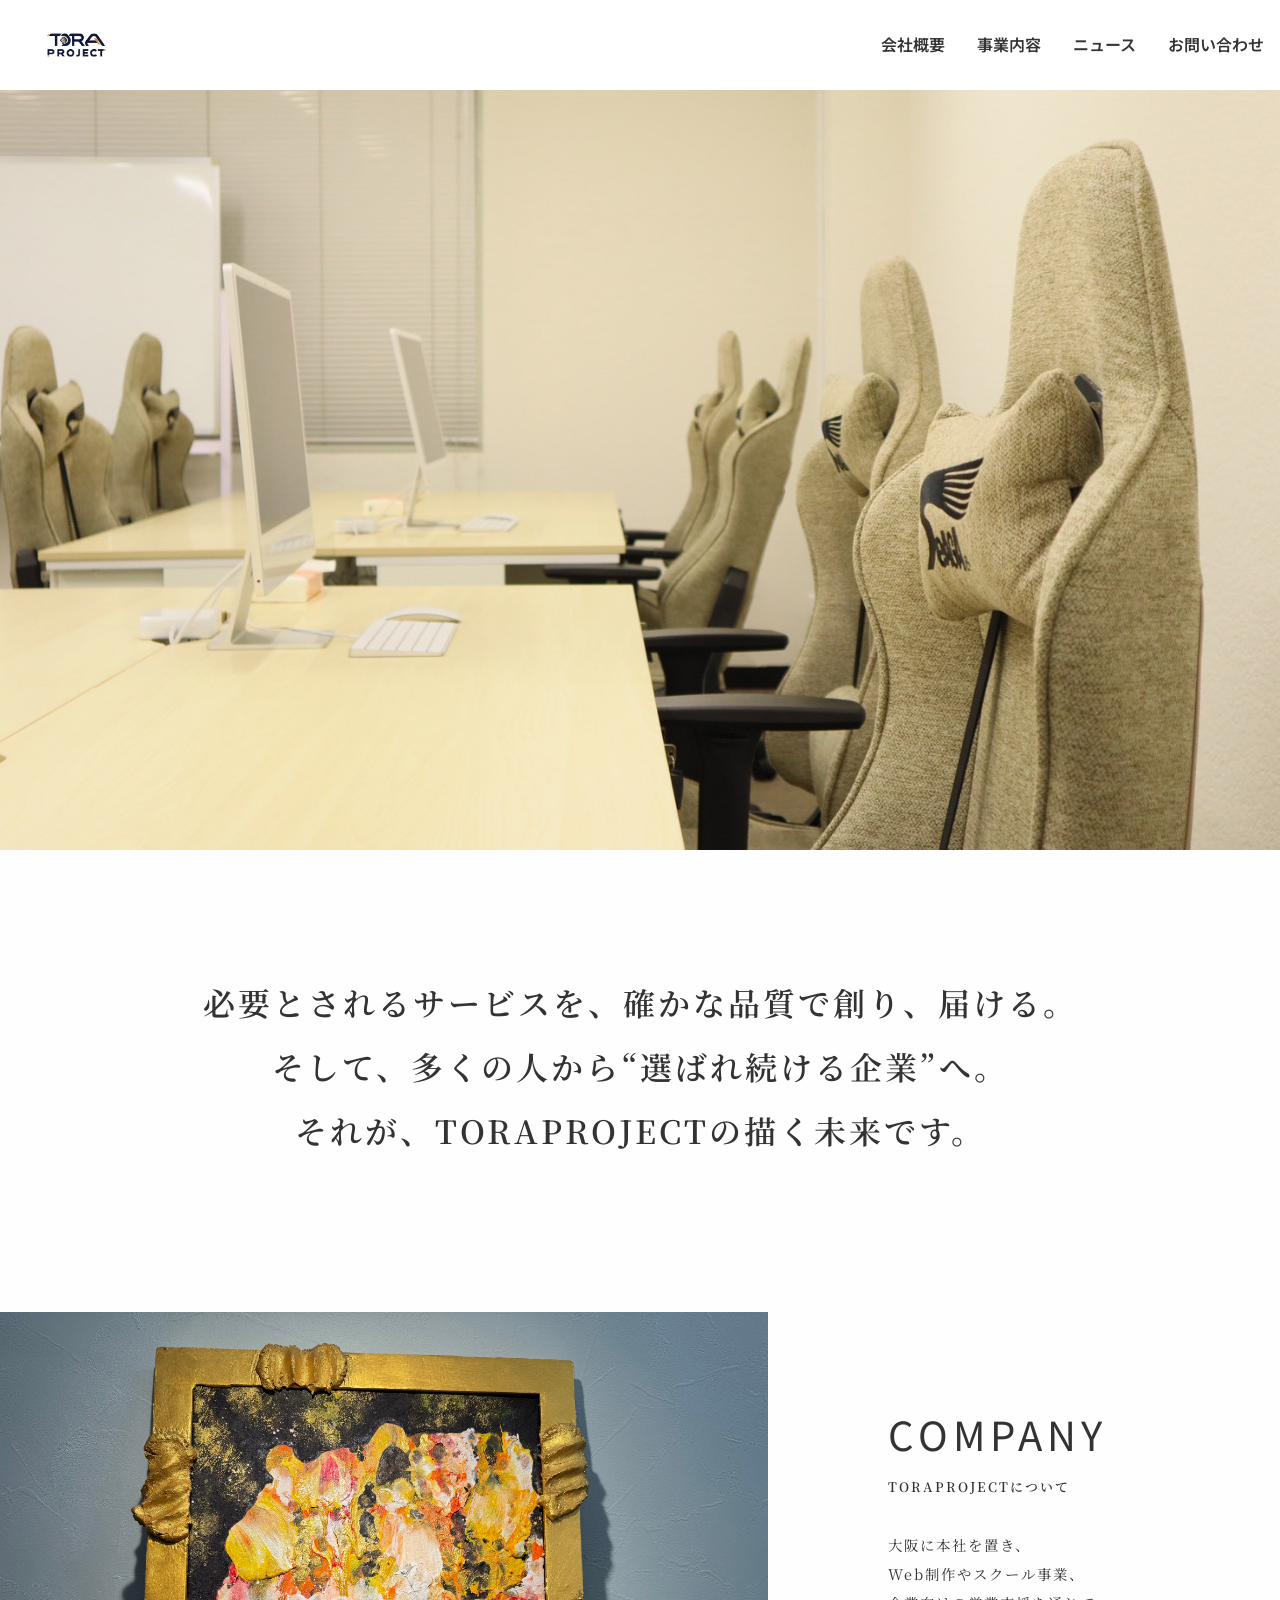
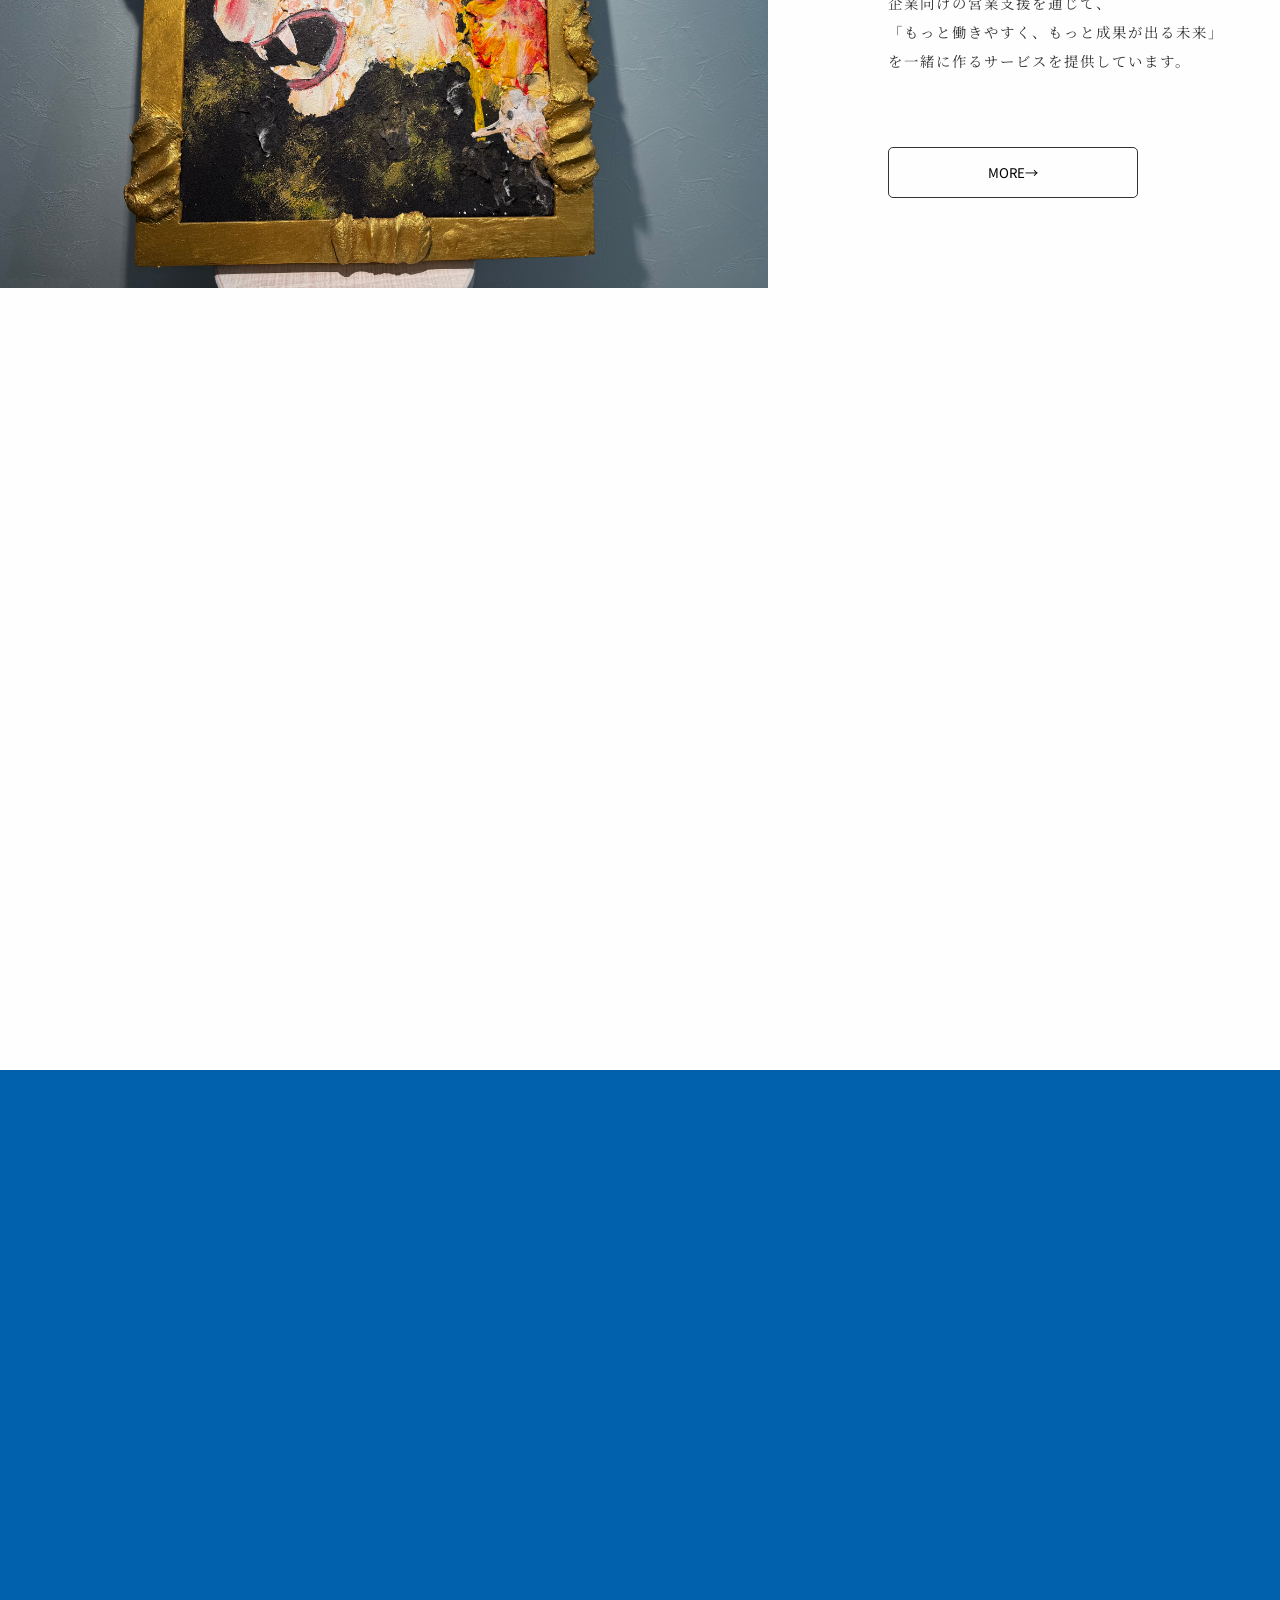
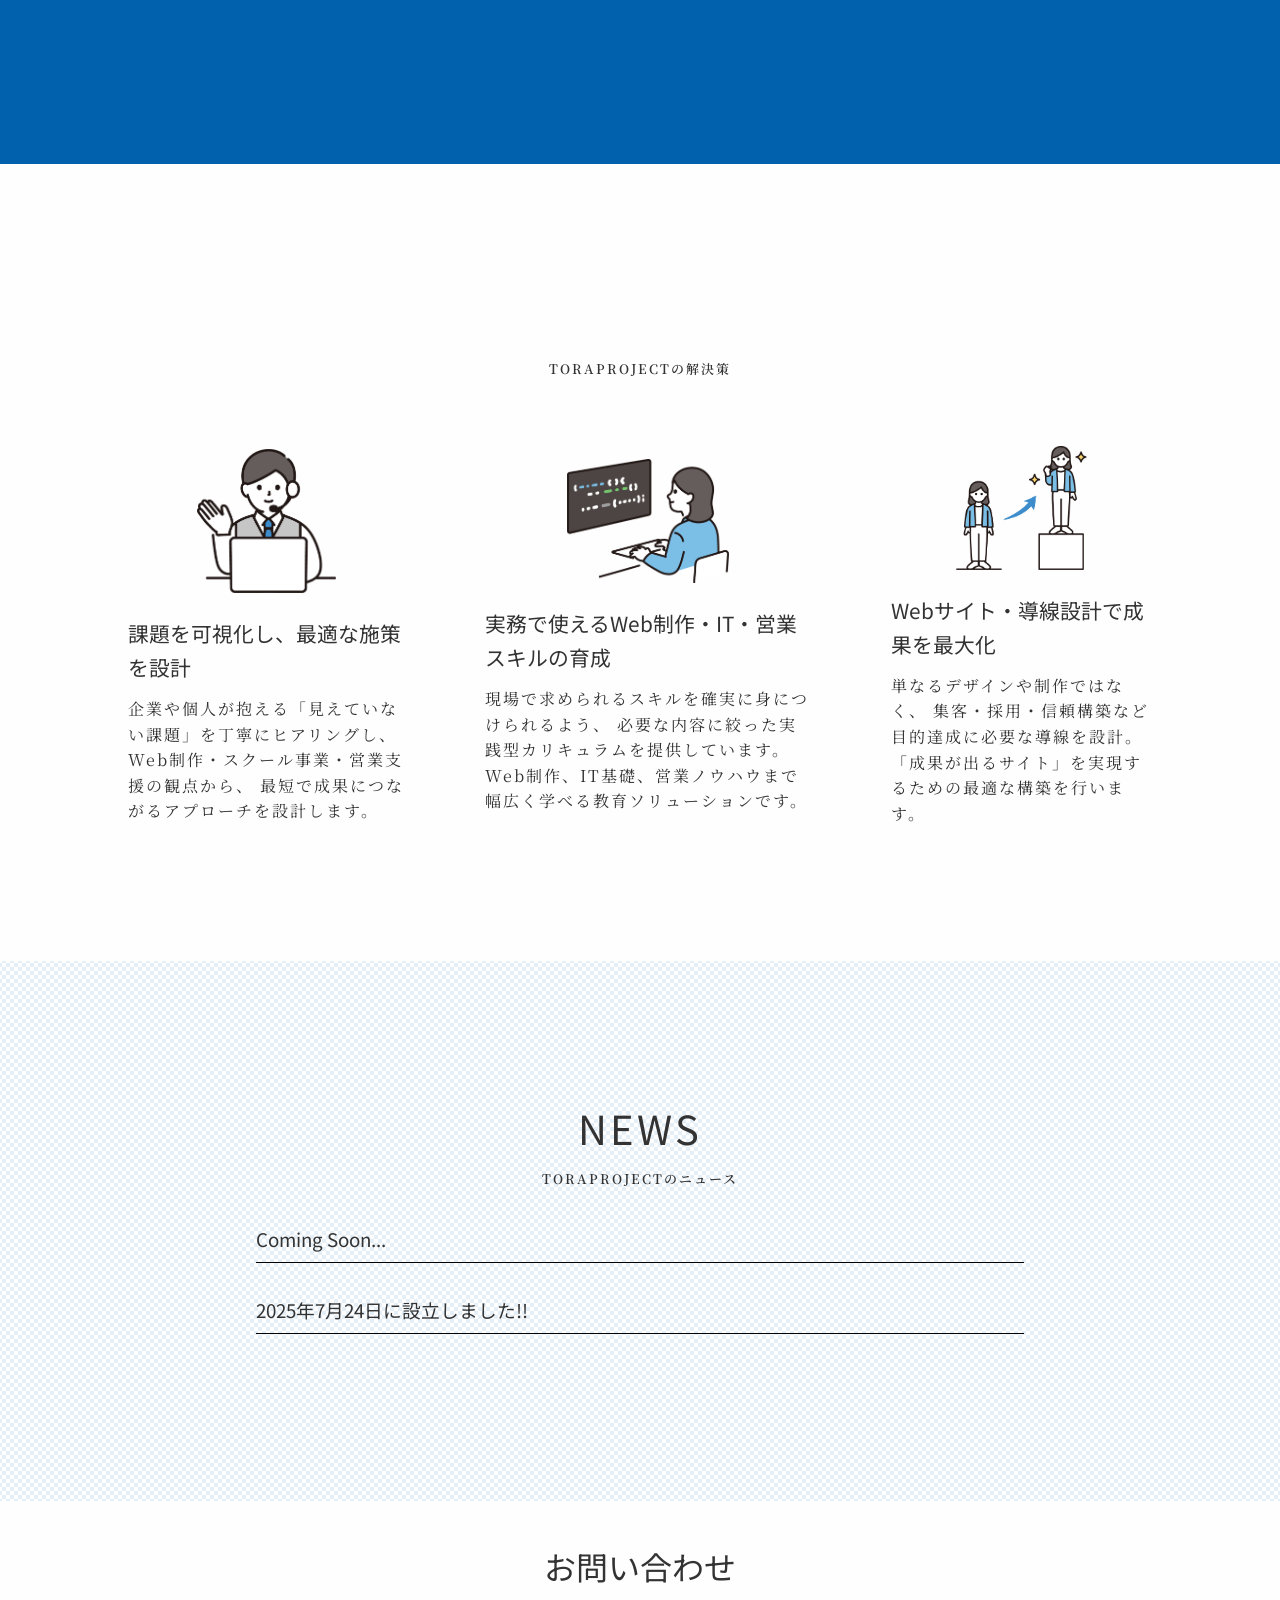
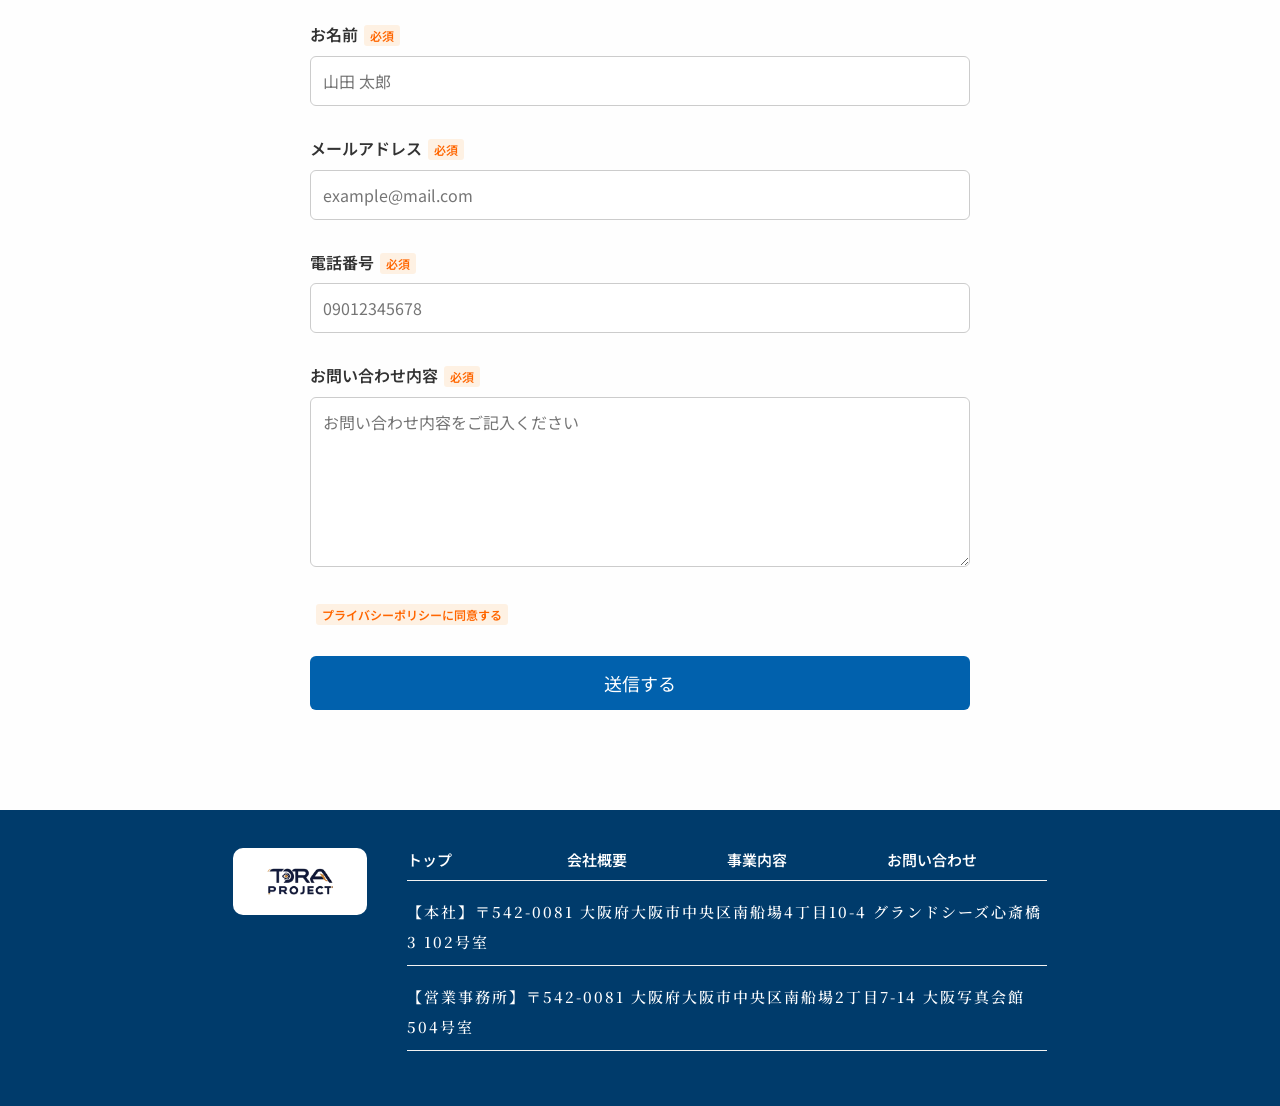
==== index.html @ dd42fe54 "Add files via upload" ====
<!DOCTYPE html>
<html lang="ja">

<head>
  <meta charset="UTF-8">
  <meta name="viewport" content="width=device-width, initial-scale=1.0">
  <title>TORAPROJECT株式会社 | Web制作・プログラミングスクール・営業スクール・法人向け営業代行</title>

  <!----- 基本SEO ----->
  <meta name="description"
    content="TORAPROJECT株式会社は、Web制作、プログラミングスクール、営業スクール、法人向け営業代行、法人向け清掃代行を提供する総合サポート企業です。スキル習得から業務代行まで一貫してサポートし、企業および個人の課題解決と成長を支援します。">
  <meta name="keywords" content="TORAPROJECT,Web制作,プログラミングスクール,営業スクール,営業代行,清掃代行,法人向けサービス">

  <!----- ファビコン・Web App ----->
  <link rel="icon" href="/assets/img/hp_logo.PNG" type="image/png">
  <link rel="apple-touch-icon" href="/assets/img/hp_logo.PNG">
  <link rel="manifest" href="/site.webmanifest">

  <!----- OGP（SNSシェア対策） ----->
  <meta property="og:title" content="TORAPROJECT株式会社 | Web制作・プログラミングスクール・営業スクール">
  <meta property="og:description"
    content="Web制作、プログラミングスクール、営業スクール、法人向け営業代行、清掃代行まで幅広くサポート。スキル習得から業務支援まで、企業と個人の成長を後押しする総合サービス企業です。">
  <meta property="og:type" content="website">
  <meta property="og:url" content="https://www.toraproject.jp/">
  <meta property="og:image" content="https://www.toraproject.jp/assets/img/hp_logo.PNG">
  <meta property="og:site_name" content="TORAPROJECT株式会社">
  <meta property="og:locale" content="ja_JP">

  <!----- Twitterカード ----->
  <meta name="twitter:card" content="summary_large_image">
  <meta name="twitter:title" content="TORAPROJECT株式会社 | Web制作・プログラミングスクール・営業スクール">
  <meta name="twitter:description" content="未経験からのスキル習得から、法人向けサービス（営業代行・清掃代行）まで包括的に支援します。">
  <meta name="twitter:image" content="https://www.toraproject.jp/assets/img/hp_logo.PNG">

  <!----- フォント読み込み ----->
  <link rel="preconnect" href="https://fonts.googleapis.com">
  <link rel="preconnect" href="https://fonts.gstatic.com" crossorigin>
  <link
    href="https://fonts.googleapis.com/css2?family=Noto+Sans+JP:wght@100..900&family=Noto+Serif+JP:wght@200..900&display=swap"
    rel="stylesheet">

  <!----- カラー設定（スマホブラウザ用） ----->
  <meta name="theme-color" content="#ffad4e">

  <!----- CSS読み込み ----->
  <link rel="stylesheet" href="assets/css/rest.css">
  <link rel="stylesheet" href="assets/css/style.css">
  <link rel="stylesheet" href="assets/css/animation.css">

  <!----- JavaScript読み込み ----->
  <script src="assets/js/main.js" defer></script>
  <script src="assets/js/animation.js" defer></script>

  <!----- 構造化データ（Organization） ----->
  <script type="application/ld+json">
    {
      "@context": "https://schema.org",
      "@type": "Organization",
      "name": "TORAPROJECT株式会社",
      "url": "https://www.toraproject.jp/",
      "logo": "https://www.toraproject.jp/assets/img/ogp.jpg",
      "sameAs": [
        "https://www.instagram.com/toraproject.jp/",
        "https://x.com/toraproject_inc"
      ],
      "description": "Web制作、プログラミングスクール、営業スクール、法人向け営業代行、清掃代行を提供。企業と個人の課題を解決し、成長をサポートする総合サービス企業です。"
    }
    </script>
</head>

<body>
  <header>
    <div class="header-inner wappear">

      <h1>
        <a href="index.html" aria-label="TORAPROJECT株式会社 ホーム">
          <img src="assets/img/hp_logo.PNG" alt="TORAPROJECT株式会社のロゴ">
        </a>
      </h1>

      <nav aria-label="グローバルナビゲーション">
        <ul>
          <li><a href="comoany.html">会社概要</a></li>
          <li><a href="products.html">事業内容</a></li>
          <li><a href="#news">ニュース</a></li>
          <li><a href="#contact">お問い合わせ</a></li>
        </ul>
      </nav>

    </div>
  </header>

  <main>
    <!----- ヒーローセクション ----->
    <section id="hero" class="hero" aria-label="TORAPROJECTのメインビジュアル">
      <div class="hero-image">
        <img src="assets/img/pc-hero_bg.jpg" alt="TORAPROJECTのWeb制作・スクール・法人向けサービスのイメージ">
      </div>
      <div class="hero-text">
        <p class="animate">
          必要とされるサービスを、確かな品質で創り、届ける。<br>
          そして、多くの人から“選ばれ続ける企業”へ。<br>
          それが、TORAPROJECTの描く未来です。
        </p>
      </div>
    </section>

    <!----- TORAPROJECTについて ----->
    <section id="company">
      <div class="company-inner">
        <img src="assets/img/company_bg.jpeg" alt="TORAPROJECTの企業イメージ" class="company-image animate">

        <div class="company-content">
          <h2 class="section-title animate">COMPANY</h2>
          <p class="section-subtitle animate">TORAPROJECTについて</p>
          <p class="section-text animate">
            大阪に本社を置き、<br>
            Web制作やスクール事業、<br>
            企業向けの営業支援を通じて、<br>
            「もっと働きやすく、もっと成果が出る未来」<br>
            を一緒に作るサービスを提供しています。
          </p>
          <a href="comoany.html">
            <button class="btn animate">MORE&rarr;</button>
          </a>
        </div>
      </div>
    </section>

    <!-- 事業内容について -->
    <section id="products">
      <div class="products-inner">
        <img src="assets/img/pc-products_bg.jpg" alt="TORAPROJECTの企業イメージ" class="products-image animate">

        <div class="products-content">
          <h2 class="section-title animate">PRODUCTS</h2>
          <p class="section-subtitle animate">事業内容について</p>
          <p class="section-text animate">
            大阪に本社を置き、<br>
            Web制作、IT・営業スクール、法人向け<br>
            営業支援の3つの領域で<br>
            企業と個人の成長を支援する<br>
            サービスを提供しています。<br>
            「働きやすさ」と「成果の出る仕組み」<br>
            をつくることを目的に、現場の課題に<br>
            寄り添ったソリューションを展開しています。
          </p>
          <a href="products.html">
            <button class="btn animate">MORE&rarr;</button>
          </a>
        </div>
      </div>
    </section>

    <!-- 特徴・強み -->
    <section id="charm" aria-labelledby="selling-points-title">
      <h2 class="section-title animate">
        SELLING POINTS
      </h2>
      <p class="section-subtitle animate">TORAPROJECTの特徴</p>
      <div class="selling-points">
        <ul>
          <li class="selling-list content">
            <h3>
              現場の課題に寄り添う実践力
            </h3>
            <p>
              Web制作・教育・営業支援を実務目線で提供し、必要なサポートを確実に実行します。
            </p>
          </li>

          <li class="selling-list content">
            <h3>
              Web制作 × スクール × 営業支援の三位一体サービス
            </h3>
            <p>
              制作・育成・営業支援を組み合わせ、成果まで一気通貫でサポートできる独自の体制を構築しています。
            </p>
          </li>

          <li class="selling-list content">
            <h3>小回りの利くスピード対応と誠実な伴走力</h3>
            <p>
              相談しやすく、課題解決にすぐ動く柔軟性と、誠実なコミュニケーションで長期的な信頼関係を築きます。
            </p>
          </li>
        </ul>
      </div>
    </section>


    <!----- 解決策 ----->
    <section id="solution" aria-labelledby="solution-title">
      <h2 class="section-title animate">SOLUTION</h2>
      <p class="section-subtitle animate">TORAPROJECTの解決策</p>
      <div class="solutions-box">
        <ul class="solution-list">

          <!----- SOLUTION 01 ----->
          <li class="solution-item content">
            <img src="assets/img/solution-img01.png" alt="企業や個人の課題を可視化し、最適な施策を設計するソリューション" class="solution-image">
            <h3 class="solution-title">
              課題を可視化し、最適な施策を設計
            </h3>
            <p class="solution-text">
              企業や個人が抱える「見えていない課題」を丁寧にヒアリングし、
              Web制作・スクール事業・営業支援の観点から、
              最短で成果につながるアプローチを設計します。
            </p>
          </li>

          <!----- SOLUTION 02 ----->
          <li class="solution-item content">
            <img src="assets/img/solution-img02.png" alt="Web制作・ITスキル・営業スキルを実務レベルで習得できる教育サービス" class="solution-image">

            <h3 class="solution-title">
              実務で使えるWeb制作・IT・営業スキルの育成
            </h3>

            <p class="solution-text">
              現場で求められるスキルを確実に身につけられるよう、
              必要な内容に絞った実践型カリキュラムを提供しています。
              Web制作、IT基礎、営業ノウハウまで幅広く学べる教育ソリューションです。
            </p>
          </li>


          <!----- SOLUTION 03 ----->
          <li class="solution-item content">
            <img src="assets/img/solution-img03.png" alt="集客や採用につながるWebサイトと導線設計で成果を最大化するソリューション" class="solution-image">
            <h3 class="solution-title">
              Webサイト・導線設計で成果を最大化
            </h3>
            <p class="solution-text">
              単なるデザインや制作ではなく、
              集客・採用・信頼構築など目的達成に必要な導線を設計。
              「成果が出るサイト」を実現するための最適な構築を行います。
            </p>
          </li>
        </ul>
      </div>
    </section>


    <!----- ニュース ----->
    <section id="news" class="news-bg" aria-labelledby="selling-points-title">
      <h2 class="section-title animate">
        NEWS
      </h2>
      <p class="section-subtitle animate">TORAPROJECTのニュース</p>
      <div class="selling-points">
        <ul>
          <li>
            <h3>Coming Soon...</h3>
          </li>
          <li>
            <h3>2025年7月24日に設立しました!!
            </h3>
          </li>
        </ul>
      </div>
    </section>


    <!----- お問い合わせ ----->
    <section id="contact">
      <h2>お問い合わせ</h2>
      <form class="contactForm" action="send.php" method="post">

        <div class="form-group">
          <label for="name">お名前<span class="required">必須</span></label>
          <input type="text" id="name" name="name" placeholder="山田 太郎" readonly>
        </div>
        <div class="form-group">
          <label for="email">メールアドレス<span class="required">必須</span></label>
          <input type="email" id="email" name="email" placeholder="example@mail.com" readonly>
        </div>
        <div class="form-group">
          <label for="tel">電話番号<span class="required">必須</span></label>
          <input type="tel" id="tel" name="tel" placeholder="09012345678" readonly>
        </div>
        <div class="form-group">
          <label for="message">お問い合わせ内容<span class="required">必須</span></label>
          <textarea type="message" id="message" name="message" rows="6" placeholder="お問い合わせ内容をご記入ください"
            readonly></textarea>
        </div>

        <!----- プライバシーポリシー ----->
        <div class="form-group privacy-check">
          <label for="message"><span class="required">プライバシーポリシーに同意する</span>
          </label>
        </div>

        <!----- 送信ボタン ----->
        <button type="submit" class="submit-btn">送信する</button>
      </form>
    </section>
  </main>

  <footer>
    <div class="footer-inner wappear">
      <div class="footer-logo">
        <img src="assets/img/hp_logo.PNG" alt="会社ロゴ">
      </div>

      <div class="footer-content">
        <div class="footer-links">
          <ul>
            <li><a href="index.html">トップ</a></li>
            <li><a href="comoany.html">会社概要</a></li>
            <li><a href="products.html">事業内容</a></li>
            <li><a href="index.html#contact">お問い合わせ</a></li>
          </ul>
        </div>

        <div class="footer-info">
          <p>【本社】〒542-0081 大阪府大阪市中央区南船場4丁目10-4
            グランドシーズ心斎橋3 102号室 </p>
          <p>【営業事務所】〒542-0081 大阪府大阪市中央区南船場2丁目7-14
            大阪写真会館 504号室 </p>
        </div>
      </div>
    </div>
  </footer>

</body>

</html>
---- assets/css/rest.css ----
@charset "UTF-8";

* {
  margin: 0;
  padding: 0;
  box-sizing: border-box;
}

body {
  font-family: "Noto Sans JP", sans-serif;
  background-color: #fefefe;
  color: #333;
  line-height: 1.6;
}

a {
  color: #333;
  text-decoration: none;
}

a:hover {
  text-decoration: underline;
}

img {
  max-width: 100%;
  height: auto;
  display: block;
}

ul,
li {
  list-style: none;
}

button {
  background: none;
  border: none;
  cursor: pointer;
  font-family: inherit;
}

input,
textarea {
  font-family: inherit;
  border: 1px solid #ccc;
  padding: 0.5em;
}

input:focus,
textarea:focus {
  border-color: #666;
  outline: none;
}

h1,
h2,
h3,
h4,
h5,
h6 {
  font-weight: normal;
}

p {
  font-family: "Noto Serif JP", serif;
  letter-spacing: 2px;
  line-height: 2;
}

.btn {
  width: 250px;
  padding: 15px 30px;
  border-radius: 5px;
  text-align: center;
  border: #333 solid 1px;
  opacity: 0;
  transition: all 1.5s;
  transform: translateY(30px);
}

.btn:hover {
  opacity: 0.4;
}

.section-subtitle {
  font-size: 81%;
  font-weight: 600;
  padding-bottom: 32px;
  letter-spacing: 2px;
  opacity: 0;
  transition: all 1.2s;
  transform: translateY(30px);
}

.section-text {
  font-size: 90%;
  padding-bottom: 72px;
  opacity: 0;
  transition: all 1.65s;
  transform: translateY(30px);
}

.wappear {
  max-width: 1500px;
  padding: 0 1em;
  margin: 0 auto;
}

.section-title {
  opacity: 0;
  transition: all 0.8s;
  transform: translateY(30px);
}

.section-title.appear,
.section-subtitle.appear,
.section-text.appear,
.btn.appear {
  opacity: 1;
  transform: translateY(0px);
}


/* ヘッダー */
/* パソコンサイズ対応 */
header {
  width: 100%;
  position: fixed;
  top: 0;
  left: 0;
  background-color: #fff;
}

header img {
  width: 120px;
  height: auto;
}

.header-inner {
  height: 90px;
  display: flex;
  justify-content: space-between;
  align-items: center;
}

header nav ul {
  display: flex;
  gap: 2em;
}

header nav ul li {
  font-size: 1em;
  font-weight: 600;
}



/* footer */
footer {
  background-color: #003b6b;
  font-weight: 550;
  color: #fff;
  padding: 3% 17%;
  margin-top: 60px;
  font-size: 15px;
}

footer img {
  width: 150px;
  border-radius: 10px;
  background-color: rgba(255, 255, 255, 1);
  cursor: pointer;
}

footer img:hover {
  opacity: 0.8;
}

footer ul {
  width: 100%;
  display: flex;
  padding-bottom: 8px;
  margin-bottom: 16px;
  border-bottom: 1px solid #f2f2f2;
}

footer ul li {
  width: 30%;
}

footer a {
  transition: 0.3s;
  color: #fff;
}

footer a:hover {
  opacity: 0.7;
}

footer p {
  padding-bottom: 8px;
  margin-bottom: 16px;
  border-bottom: 1px solid #f2f2f2;
}

.footer-inner {
  max-width: 1200px;
  margin: 0 auto;
  display: flex;
  gap: 40px;
}

.footer-content {
  margin: 0 0 0 auto;
}

@media (max-width: 768px) {

  /* 共通の余白・文字 */
  .section-subtitle {
    padding-bottom: 16px;
    font-size: 75%;
  }

  .section-text {
    font-size: 75%;
    padding-bottom: 40px;
  }

  /* ヘッダー */
  .header-inner {
    height: auto;
    flex-direction: column;
    gap: 10px;
    padding: 10px 1em;
  }

  header img {
    width: 90px;
  }

  header nav ul {
    flex-direction: row;
    gap: 1.2em;
    flex-wrap: wrap;
    justify-content: center;
  }

  header nav ul li {
    font-size: 0.85em;
  }


  /* footer */
  footer {
    padding: 10% 5%;
  }

  .footer-inner {
    flex-direction: column;
    align-items: center;
    gap: 20px;
  }

  footer ul {
    padding-bottom: 16px;
    margin-bottom: 16px;
  }

  footer ul li {
    width: 100%;
  }

  footer img {
    width: 130px;
  }
}
---- assets/css/style.css ----
@charset "UTF-8";

/* hero section */
#hero {
  width: 100%;
  height: auto;
}

.hero-image {
  width: 100%;
  height: auto;
  overflow: hidden;
  padding-bottom: 120px;
}

#hero img {
  width: 100%;
  height: calc(100vh - 50px);
  object-fit: cover;
}

#hero p {
  text-align: center;
  font-size: 2rem;
  font-weight: 600;
  padding-bottom: 150px;
  letter-spacing: 3px;
  line-height: 2;
}

/* サブページ用サブヒーローセクション */
#subhero {
  width: 100%;
  height: auto;
}

#subhero img {
  width: 100%;
  height: 400px;
  object-fit: cover;
}

#subhero p {
  text-align: center;
  font-size: 2rem;
  font-weight: 600;
  padding-bottom: 150px;
  letter-spacing: 3px;
  line-height: 2;
}

#hero p {
  opacity: 0;
  transition: all 1.2s;
  transform: translateY(30px);
}

#hero p.appear {
  opacity: 1;
  transform: translateY(0px);
}


/* スマホ画面 */
@media (max-width: 768px) {

  #hero,
  #subhero {
    padding-bottom: 60px;
  }

  #hero img,
  #subhero img {
    height: calc(50vh - 50px);
    object-fit: cover;
  }

  #hero p,
  #subhero p {
    font-size: 1.3rem;
    padding: 0 8% 60px;
    letter-spacing: 1px;
    line-height: 1.5;
  }
}


/* company section */
#company {
  width: 100%;
  height: auto;
  padding-bottom: 135px;
}

#company img {
  width: 60%;
  height: auto;
}

#company h2 {
  font-size: 250%;
  padding-bottom: 8px;
  letter-spacing: 5px;
}

.company-inner {
  display: flex;
  justify-content: space-between;
  align-items: center;
}

.company-content {
  width: 40%;
  height: auto;
  margin-left: 120px;
}

.company-image,
.products-image {
  opacity: 0;
  transition: all 0.8s;
}

.company-image.appear,
.products-image.appear {
  opacity: 1;
}


/* products section */
#products {
  width: 100%;
  height: auto;
  padding-bottom: 135px;
}

#products img {
  width: 60%;
  height: auto;
}

#products h2 {
  font-size: 250%;
  padding-bottom: 8px;
  letter-spacing: 5px;
}

.products-inner {
  display: flex;
  justify-content: space-between;
  align-items: center;
  flex-direction: row-reverse;
}

.products-content {
  width: 40%;
  height: auto;
  margin-left: 120px;
}

/* スマホサイズ */
@media (max-width: 768px) {

  .company-inner,
  .products-inner {
    flex-direction: column;
    align-items: center;
    text-align: center;
  }

  #company img,
  #products img {
    width: 100%;
    margin-bottom: 24px;
  }

  .company-content,
  .products-content {
    width: 90%;
    margin: 0 auto;
  }

  #company,
  #products {
    padding-bottom: 80px;
  }

  #company h2,
  #products h2 {
    font-size: 1.6rem;
    letter-spacing: 2px;
  }
}


/* charm section */
#charm {
  width: 100%;
  height: auto;
  background-color: #0161ad;
  color: #fff;
  text-align: center;
  padding: 72px 0;
  margin-bottom: 135px;
}

#charm h2 {
  font-size: 250%;
  padding-bottom: 6px;
  letter-spacing: 3px;
}

#charm div {
  width: 60%;
  height: auto;
  margin: 0 auto;
}

#charm ul li {
  text-align: left;
  padding-bottom: 8px;
  border-bottom: 1px solid #ffffff;
  margin-bottom: 32px;
}

#charm ul li:hover {
  opacity: 0.6;
}

#charm ul li h3 {
  padding-bottom: 8px;
  font-size: 150%;
}

.selling-list {
  transform: translateY(50px);
}

.content {
  opacity: 0;
  transition: all 1s;
}

.content.wppear {
  opacity: 1;
  transform: translateY(0px);
}

li:nth-child(1) {
  transition-delay: 0s;
}

li:nth-child(2) {
  transition-delay: .5s;
}

li:nth-child(3) {
  transition-delay: 1s;
}


/* スマホ画面 */
@media (max-width: 768px) {
  #charm {
    padding: 48px 8%;
    margin-bottom: 80px;
  }

  #charm div {
    width: 80%;
  }

  #charm h2 {
    font-size: 1.4rem;
    letter-spacing: 1px;
  }

  #charm ul {
    text-align: center;
  }

  #charm ul li {
    font-size: 0.8rem;
  }
}


/* solution section */
#solution {
  width: 100%;
  height: auto;
  text-align: center;
  padding-bottom: 135px;
}

#solution h2 {
  font-size: 200%;
  padding-bottom: 6px;
  letter-spacing: 3px;
}

#solution .section-subtitle {
  padding-bottom: 64px;
}

.solutions-box {
  width: 80%;
  height: auto;
  margin: 0 auto;
}

.solution-list {
  display: flex;
  justify-content: space-between;
  align-items: center;
  gap: 80px;
}

.solution-image {
  width: 50%;
  height: auto;
  margin: 0 auto;
  padding-bottom: 24px;
}

.solution-title {
  font-size: 130%;
  padding-bottom: 12px;
  text-align: left;
}

.solution-text {
  font-size: 100%;
  line-height: 1.6;
  text-align: left;
}

/* スマホ画面 */
@media (max-width: 768px) {

  /* solution */
  .solutions-box {
    width: 60%;
  }

  .solution-list {
    flex-direction: column;
    gap: 80px;
  }

  .solution-image {
    width: 40%;
  }

  .solution-title {
    font-size: 1.1rem;
  }

  .solution-text {
    font-size: 0.95rem;
  }

  #solution {
    padding-bottom: 80px;
  }

  #solution h2 {
    font-size: 1.6rem;
    letter-spacing: 2px;
  }
}


/* news section */
#news {
  width: 100%;
  height: auto;
  margin: 0 auto;
  text-align: center;
  padding: 135px 0;
}

.news-bg {
  background-color: #ffffff;
  background-image: linear-gradient(45deg, #0161ad1a 25%, transparent 25%, transparent 75%, #0161ad1a 75%), linear-gradient(45deg, #0161ad1a 25%, transparent 25%, transparent 75%, #0161ad1a 75%);
  background-position: 10px 10px, 14px 14px;
  background-size: 8px 8px;
}

#news div {
  width: 60%;
  height: auto;
  margin: 0 auto;
}

#news h2 {
  font-size: 250%;
  padding-bottom: 6px;
  letter-spacing: 3px;
}

#news ul li {
  text-align: left;
  padding-bottom: 8px;
  border-bottom: 1px solid #020202;
  margin-bottom: 32px;
}

/* スマホ画面 */
@media (max-width: 768px) {
  #news {
    padding: 80px 0;
  }

  #news div {
    width: 60%;
  }

  #news h2 {
    font-size: 1.2rem;
    letter-spacing: 2px;
  }

  #news ul li {
    margin-bottom: 20px;
  }
}



/* contact section */
#contact {
  max-width: 700px;
  margin: 0 auto;
  padding: 40px 20px;
}

#contact h2 {
  text-align: center;
  font-size: 200%;
  padding-bottom: 30px;
}

.form-group {
  margin-bottom: 30px;
}

label {
  display: block;
  font-weight: 600;
  margin-bottom: 8px;
}

.required {
  color: #ff6600;
  font-size: 12px;
  margin-left: 6px;
  padding: 2px 6px;
  background: #ffac4e27;
  border-radius: 3px;
}

input,
textarea {
  width: 100%;
  padding: 12px;
  border: 1px solid #ccc;
  border-radius: 6px;
  font-size: 16px;
}

.submit-btn {
  width: 100%;
  padding: 14px;
  background: #0161ad;
  color: #fff;
  border: none;
  font-size: 18px;
  border-radius: 6px;
  cursor: pointer;
  transition: 0.3s;
}

.submit-btn:hover {
  opacity: 0.8;
}

.privacy-check {
  margin-top: 20px;
  font-size: 14px;
}

.privacy-check input {
  margin-right: 8px;
}


/* スマホ画面 */
@media (max-width: 768px) {
  #contact {
    padding: 32px 16px;
  }

  #contact h2 {
    font-size: 1.2rem;
    padding-bottom: 20px;
  }
}


/* 会社概要のページ */
/* MISSION section */
.mission-section {
  width: 100%;
  padding-bottom: 120px;
  text-align: center;
}

.mission-inner {
  width: 80%;
  max-width: 1000px;
  margin: 0 auto;
}

.mission-section .section-title {
  font-size: 2.2rem;
  letter-spacing: 3px;
  padding-bottom: 8px;
}

.mission-section .section-subtitle {
  padding-bottom: 32px;
}

.mission-text {
  font-size: 1.3rem;
  line-height: 2.2;
  letter-spacing: 2px;
  font-family: "Noto Serif JP", serif;
}

@media (max-width: 768px) {
  .mission-text {
    font-size: 1.1rem;
    line-height: 1.9;
  }
}


/* VISION section */
.vision-section {
  width: 100%;
  padding-bottom: 120px;
  text-align: center;
  background-color: #ffffff;
}

.vision-inner {
  width: 80%;
  max-width: 1000px;
  margin: 0 auto;
}

.vision-section .section-title {
  font-size: 2.2rem;
  letter-spacing: 3px;
  padding-bottom: 8px;
}

.vision-section .section-subtitle {
  padding-bottom: 32px;
  font-weight: 600;
}

.vision-text {
  font-size: 1.3rem;
  line-height: 2.2;
  letter-spacing: 2px;
  font-family: "Noto Serif JP", serif;
}

/* スマホ画面 */
@media (max-width: 768px) {
  .vision-text {
    font-size: 1.1rem;
    line-height: 1.9;
  }
}


/* VALUE section */
.value-section {
  width: 100%;
  padding: 120px 0;
  background-color: #f7f9fc;
}

.value-inner {
  width: 80%;
  max-width: 1000px;
  margin: 0 auto;
  text-align: center;
}

.value-section .section-title {
  font-size: 2.2rem;
  letter-spacing: 3px;
  padding-bottom: 8px;
}

.value-section .section-subtitle {
  padding-bottom: 32px;
  font-weight: 600;
}

/* value items */
.value-list {
  display: grid;
  gap: 40px;
  grid-template-columns: repeat(auto-fit, minmax(250px, 1fr));
  margin-top: 40px;
}

.value-item h3 {
  font-size: 1.3rem;
  color: #0161ad;
  margin-bottom: 12px;
  letter-spacing: 1px;
}

.value-item p {
  font-size: 1rem;
  line-height: 1.8;
  letter-spacing: 1px;
  font-family: "Noto Serif JP", serif;
}

/* スマホ画面 */
@media (max-width: 768px) {
  .value-item h3 {
    font-size: 1.2rem;
  }

  .value-item p {
    font-size: 0.95rem;
  }
}



/* 会社概要 */
.law {
  width: 100%;
  margin: 0 auto;
  padding: 60px 0;
  height: auto;
  background-color: #003b6b;
  color: #fff;
  font-family: "Noto Sans JP", system-ui, -apple-system, BlinkMacSystemFont,
    "Segoe UI", sans-serif;
}

.law-section {
  max-width: 1200px;
  margin: 80px auto;
  padding: 0 24px;
}

.law-title {
  font-size: 2rem;
  font-weight: 700;
  margin-bottom: 32px;
  text-align: center;
}

.law-table {
  width: 100%;
  border-collapse: collapse;
  table-layout: fixed;
  background-color: rgba(0, 0, 0, 0.08);
}

.law-table th,
.law-table td {
  border: 1px solid #ffffff;
  padding: 16px 24px;
  vertical-align: top;
  line-height: 1.8;
  font-size: 1.3rem;
}

.law-table th {
  width: 28%;
  background-color: rgba(0, 0, 0, 0.2);
  font-weight: 700;
}

.law-table td {
  width: 72%;
}

/* SP用（〜768px） */
@media screen and (max-width: 768px) {
  .law-section {
    margin: 40px auto;
    padding: 0 16px;
  }

  .law-title {
    font-size: 1.2rem;
    margin-bottom: 24px;
    text-align: center;
  }

  .law-table,
  .law-table tbody,
  .law-table tr,
  .law-table th,
  .law-table td {
    display: block;
    width: 100%;
  }

  .law-table {
    border-collapse: separate;
    border-spacing: 0;
    background: none;
  }

  .law-table tr {
    margin-bottom: 16px;
    border: 1px solid #ffffff;
    background-color: rgba(0, 0, 0, 0.08);
  }

  .law-table th {
    border-bottom: 1px solid #ffffff;
    padding: 10px 14px;
    background-color: rgba(0, 0, 0, 0.25);
    font-size: 13px;
  }

  .law-table td {
    border: none;
    padding: 10px 14px 14px;
    font-size: 0.9rem;
  }
}
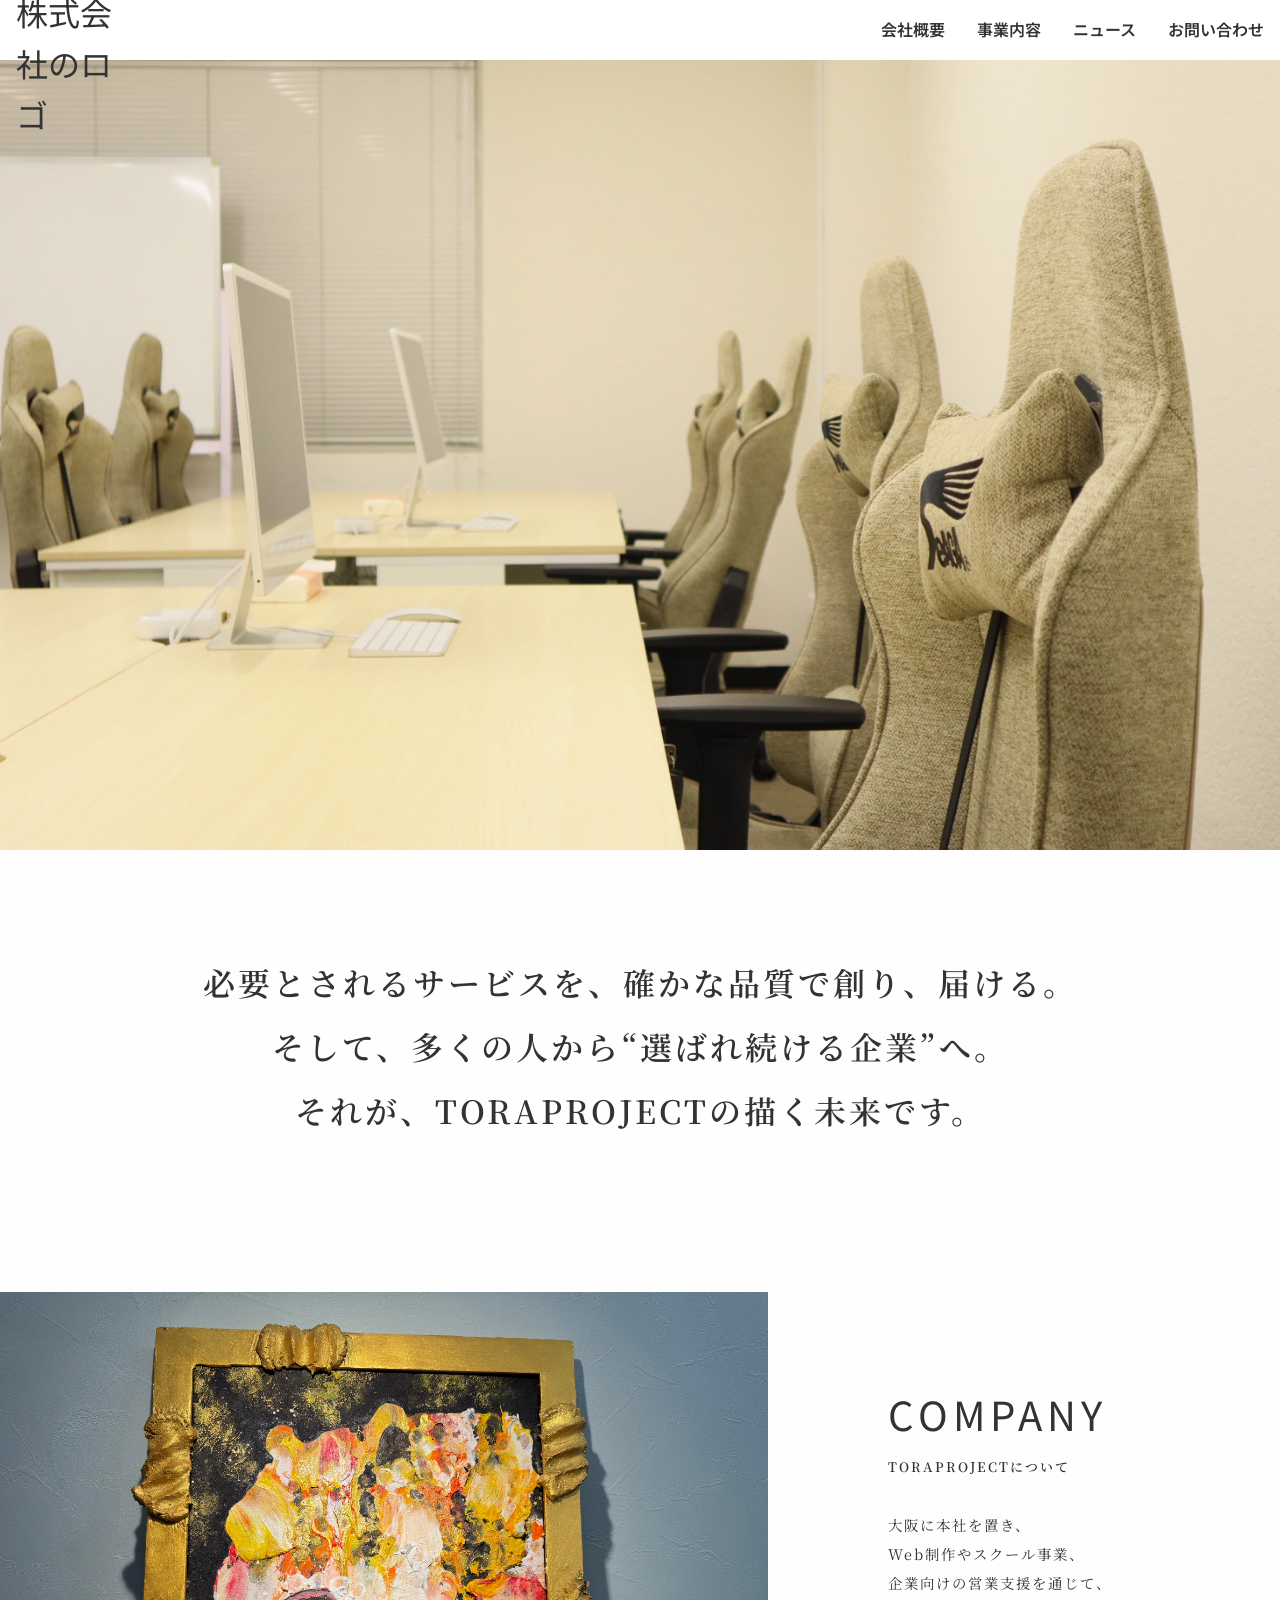
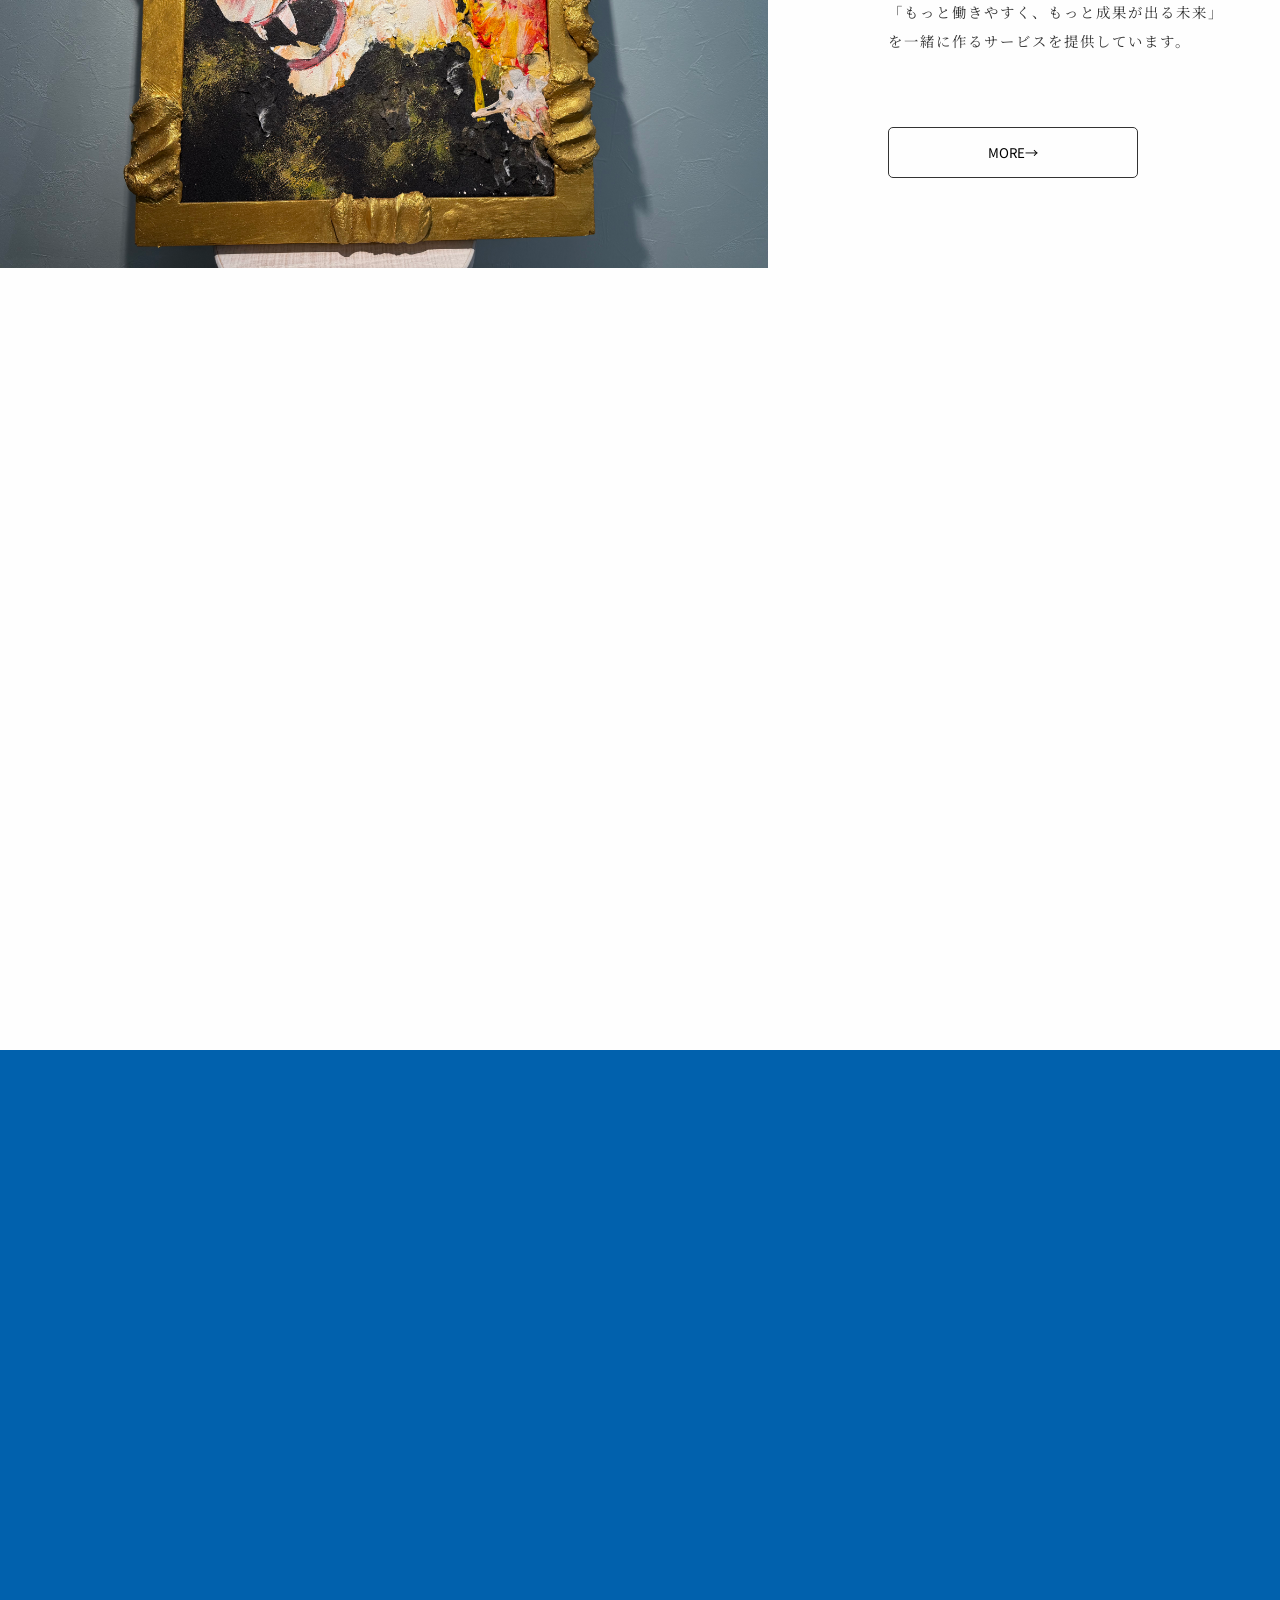
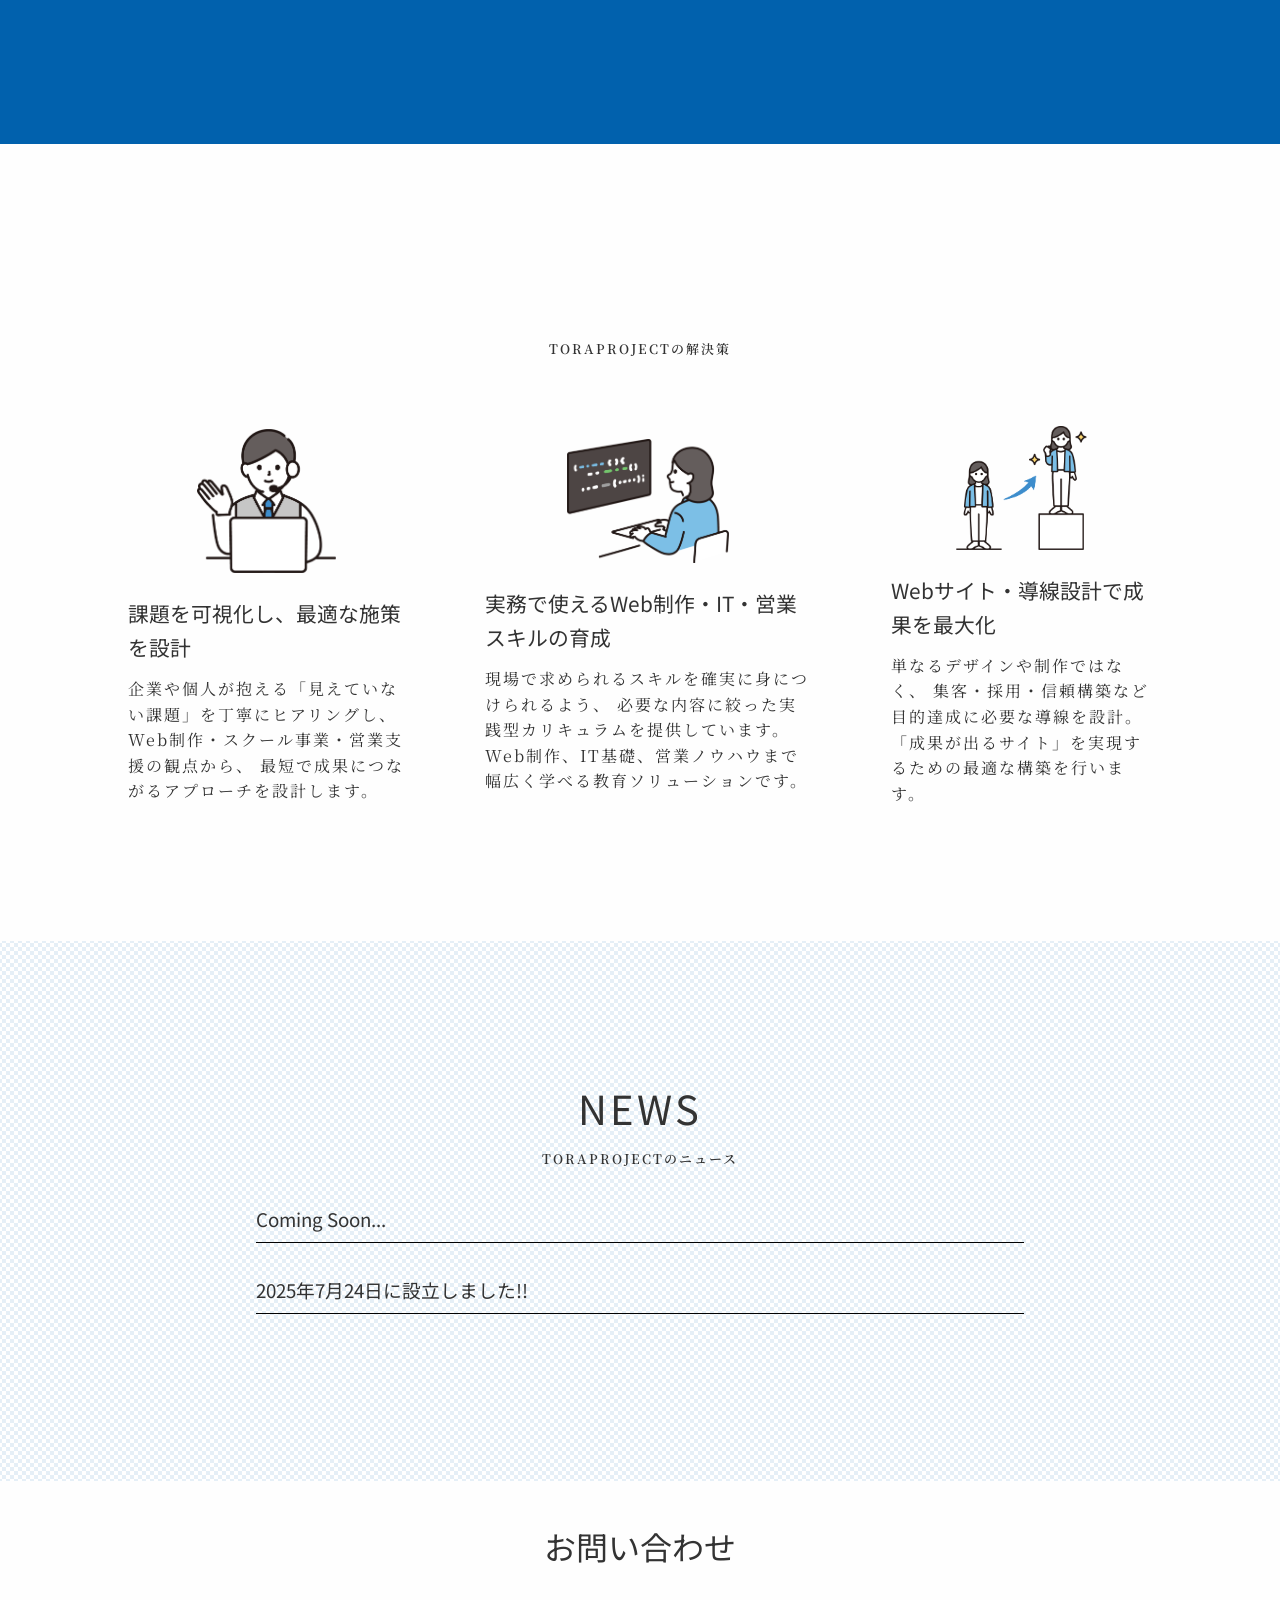
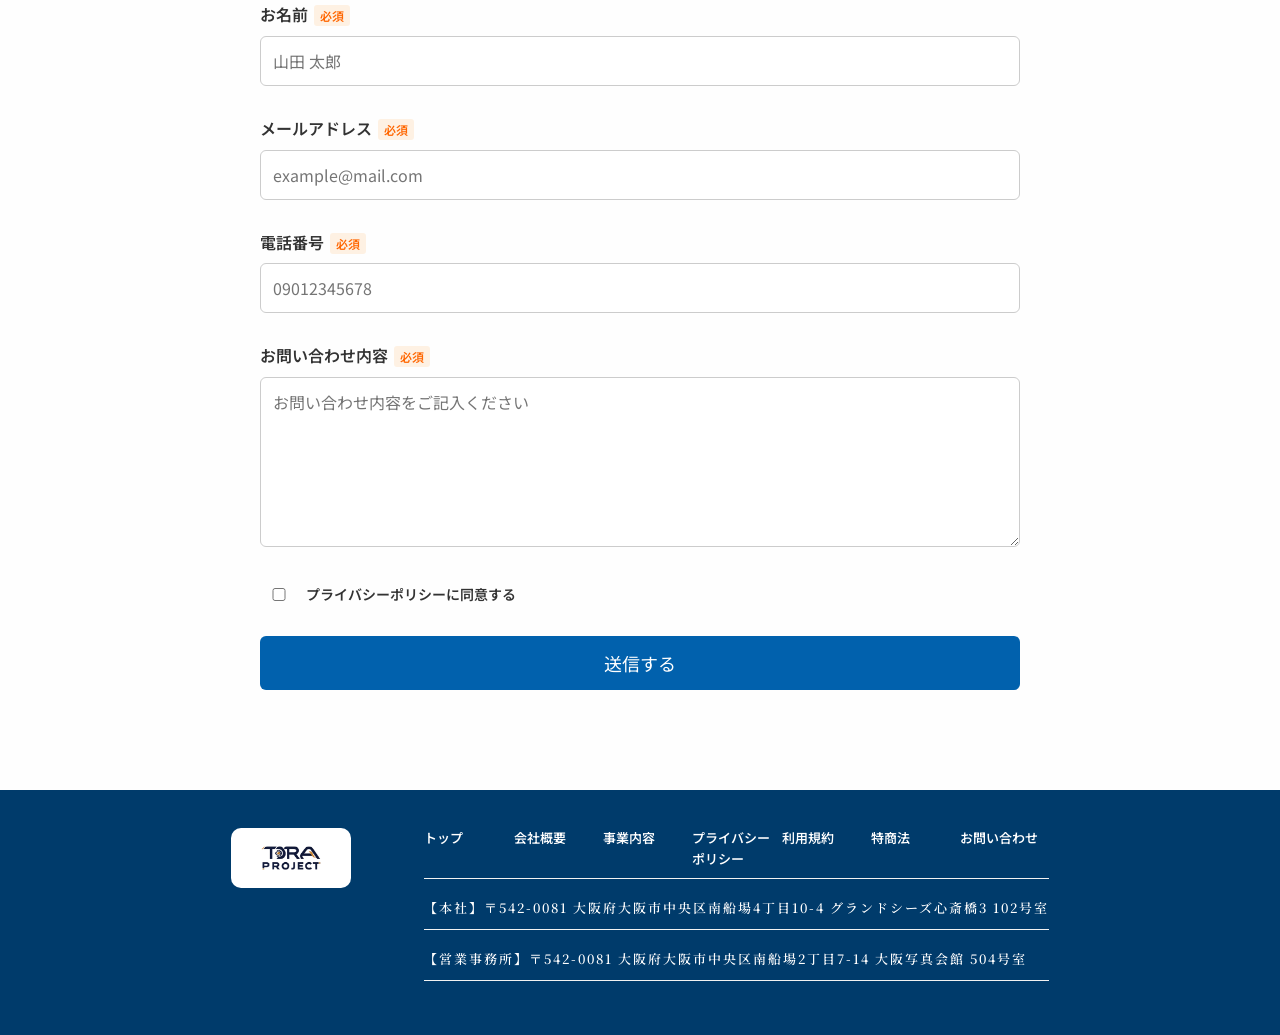
==== commit 264cfbc5: "Add files via upload" ====
--- a/index.html
+++ b/index.html
@@ -12,8 +12,8 @@
   <meta name="keywords" content="TORAPROJECT,Web制作,プログラミングスクール,営業スクール,営業代行,清掃代行,法人向けサービス">
 
   <!----- ファビコン・Web App ----->
-  <link rel="icon" href="/assets/img/hp_logo.PNG" type="image/png">
-  <link rel="apple-touch-icon" href="/assets/img/hp_logo.PNG">
+  <link rel="icon" href="/assets/img/fv_logo.png" type="image/png">
+  <link rel="apple-touch-icon" href="/assets/img/fv_logo.png">
   <link rel="manifest" href="/site.webmanifest">
 
   <!----- OGP（SNSシェア対策） ----->
@@ -22,7 +22,7 @@
     content="Web制作、プログラミングスクール、営業スクール、法人向け営業代行、清掃代行まで幅広くサポート。スキル習得から業務支援まで、企業と個人の成長を後押しする総合サービス企業です。">
   <meta property="og:type" content="website">
   <meta property="og:url" content="https://www.toraproject.jp/">
-  <meta property="og:image" content="https://www.toraproject.jp/assets/img/hp_logo.PNG">
+  <meta property="og:image" content="https://www.toraproject.jp/assets/img/hp_logo.png">
   <meta property="og:site_name" content="TORAPROJECT株式会社">
   <meta property="og:locale" content="ja_JP">
 
@@ -30,7 +30,7 @@
   <meta name="twitter:card" content="summary_large_image">
   <meta name="twitter:title" content="TORAPROJECT株式会社 | Web制作・プログラミングスクール・営業スクール">
   <meta name="twitter:description" content="未経験からのスキル習得から、法人向けサービス（営業代行・清掃代行）まで包括的に支援します。">
-  <meta name="twitter:image" content="https://www.toraproject.jp/assets/img/hp_logo.PNG">
+  <meta name="twitter:image" content="https://www.toraproject.jp/assets/img/hp_logo.png">
 
   <!----- フォント読み込み ----->
   <link rel="preconnect" href="https://fonts.googleapis.com">
@@ -74,7 +74,7 @@
 
       <h1>
         <a href="index.html" aria-label="TORAPROJECT株式会社 ホーム">
-          <img src="assets/img/hp_logo.PNG" alt="TORAPROJECT株式会社のロゴ">
+          <img src="assets/img/hp_logo.png" alt="TORAPROJECT株式会社のロゴ">
         </a>
       </h1>
 
@@ -265,35 +265,46 @@
     <!----- お問い合わせ ----->
     <section id="contact">
       <h2>お問い合わせ</h2>
-      <form class="contactForm" action="send.php" method="post">
+      <form class="contactForm" action="https://api.staticforms.dev/submit" method="post">
+
+        <!-- StaticForms 必須 -->
+        <input type="hidden" name="apiKey" value="sf_j0071c7fmfah97k6cmf5gh57">
+        <input type="hidden" name="redirectTo" value="https://example.com/thanks.html">
+        <input type="hidden" name="subject" value="お問い合わせが届きました">
+        <input type="hidden" name="honeypot" value="">
 
         <div class="form-group">
-          <label for="name">お名前<span class="required">必須</span></label>
-          <input type="text" id="name" name="name" placeholder="山田 太郎" readonly>
-        </div>
+          <label class="label" for="name">お名前<span class="required">必須</span></label>
+          <input type="text" id="name" name="name" placeholder="山田 太郎" required>
+        </div>
+
         <div class="form-group">
-          <label for="email">メールアドレス<span class="required">必須</span></label>
-          <input type="email" id="email" name="email" placeholder="example@mail.com" readonly>
-        </div>
+          <label class="label" for="email">メールアドレス<span class="required">必須</span></label>
+          <input type="email" id="email" name="email" placeholder="example@mail.com" required>
+        </div>
+
         <div class="form-group">
-          <label for="tel">電話番号<span class="required">必須</span></label>
-          <input type="tel" id="tel" name="tel" placeholder="09012345678" readonly>
-        </div>
+          <label class="label" for="tel">電話番号<span class="required">必須</span></label>
+          <input type="tel" id="tel" name="tel" placeholder="09012345678" required>
+        </div>
+
         <div class="form-group">
-          <label for="message">お問い合わせ内容<span class="required">必須</span></label>
-          <textarea type="message" id="message" name="message" rows="6" placeholder="お問い合わせ内容をご記入ください"
-            readonly></textarea>
-        </div>
-
-        <!----- プライバシーポリシー ----->
+          <label class="label" for="message">お問い合わせ内容<span class="required">必須</span></label>
+          <textarea id="message" name="message" rows="6" placeholder="お問い合わせ内容をご記入ください" required></textarea>
+        </div>
+
         <div class="form-group privacy-check">
-          <label for="message"><span class="required">プライバシーポリシーに同意する</span>
+          <label class="checkbox-label">
+            <input class="checkbox-input" type="checkbox" name="agree" required>
+            <a href="privacy.html" target="_blank">
+              プライバシーポリシーに同意する
+            </a>
           </label>
         </div>
 
-        <!----- 送信ボタン ----->
         <button type="submit" class="submit-btn">送信する</button>
       </form>
+
     </section>
   </main>
 
@@ -307,8 +318,11 @@
         <div class="footer-links">
           <ul>
             <li><a href="index.html">トップ</a></li>
-            <li><a href="comoany.html">会社概要</a></li>
-            <li><a href="products.html">事業内容</a></li>
+            <li><a href="comoany.html" target="_blank">会社概要</a></li>
+            <li><a href="products.html" target="_blank">事業内容</a></li>
+            <li><a href="privacy.html" target="_blank">プライバシーポリシー</a></li>
+            <li><a href="terms.html" target="_blank">利用規約</a></li>
+            <li><a href="law.html" target="_blank">特商法</a></li>
             <li><a href="index.html#contact">お問い合わせ</a></li>
           </ul>
         </div>
--- a/assets/css/rest.css
+++ b/assets/css/rest.css
@@ -138,7 +138,7 @@
 }
 
 .header-inner {
-  height: 90px;
+  height: 60px;
   display: flex;
   justify-content: space-between;
   align-items: center;
@@ -163,11 +163,11 @@
   color: #fff;
   padding: 3% 17%;
   margin-top: 60px;
-  font-size: 15px;
+  font-size: 13px;
 }
 
 footer img {
-  width: 150px;
+  width: 120px;
   border-radius: 10px;
   background-color: rgba(255, 255, 255, 1);
   cursor: pointer;
@@ -205,7 +205,7 @@
 }
 
 .footer-inner {
-  max-width: 1200px;
+  max-width: 980px;
   margin: 0 auto;
   display: flex;
   gap: 40px;
@@ -248,13 +248,14 @@
   }
 
   header nav ul li {
-    font-size: 0.85em;
+    font-size: 0.65em;
   }
 
 
   /* footer */
   footer {
     padding: 10% 5%;
+    font-size: 0.7rem;
   }
 
   .footer-inner {
@@ -273,6 +274,6 @@
   }
 
   footer img {
-    width: 130px;
+    width: 90px;
   }
 }
--- a/assets/css/style.css
+++ b/assets/css/style.css
@@ -10,7 +10,7 @@
   width: 100%;
   height: auto;
   overflow: hidden;
-  padding-bottom: 120px;
+  padding-bottom: 100px;
 }
 
 #hero img {
@@ -34,9 +34,15 @@
   height: auto;
 }
 
+.subhero-image {
+  width: 100%;
+  height: auto;
+  overflow: hidden;
+}
+
 #subhero img {
   width: 100%;
-  height: 400px;
+  height: 40vh;
   object-fit: cover;
 }
 
@@ -66,19 +72,23 @@
 
   #hero,
   #subhero {
-    padding-bottom: 60px;
+    padding-bottom: 24px;
+  }
+
+  .hero-image {
+    padding-bottom: 32px;
   }
 
   #hero img,
   #subhero img {
-    height: calc(50vh - 50px);
+    height: calc(80vh - 50px);
     object-fit: cover;
   }
 
   #hero p,
   #subhero p {
-    font-size: 1.3rem;
-    padding: 0 8% 60px;
+    font-size: 0.9rem;
+    padding: 0 4% 24px;
     letter-spacing: 1px;
     line-height: 1.5;
   }
@@ -340,7 +350,7 @@
 
   /* solution */
   .solutions-box {
-    width: 60%;
+    width: 80%;
   }
 
   .solution-list {
@@ -353,11 +363,11 @@
   }
 
   .solution-title {
-    font-size: 1.1rem;
+    font-size: 1rem;
   }
 
   .solution-text {
-    font-size: 0.95rem;
+    font-size: 0.8rem;
   }
 
   #solution {
@@ -409,20 +419,21 @@
 /* スマホ画面 */
 @media (max-width: 768px) {
   #news {
-    padding: 80px 0;
+    padding: 50px 0;
   }
 
   #news div {
-    width: 60%;
+    width: 80%;
   }
 
   #news h2 {
-    font-size: 1.2rem;
+    font-size: 1.3rem;
     letter-spacing: 2px;
   }
 
   #news ul li {
     margin-bottom: 20px;
+    font-size: 0.8rem;
   }
 }
 
@@ -430,7 +441,7 @@
 
 /* contact section */
 #contact {
-  max-width: 700px;
+  max-width: 800px;
   margin: 0 auto;
   padding: 40px 20px;
 }
@@ -445,7 +456,14 @@
   margin-bottom: 30px;
 }
 
-label {
+.checkbox-label {
+  display: flex;
+  align-items: center;
+  justify-content: flex-start;
+  font-weight: 600;
+}
+
+.label {
   display: block;
   font-weight: 600;
   margin-bottom: 8px;
@@ -458,6 +476,10 @@
   padding: 2px 6px;
   background: #ffac4e27;
   border-radius: 3px;
+}
+
+.checkbox-input {
+  width: 5%;
 }
 
 input,
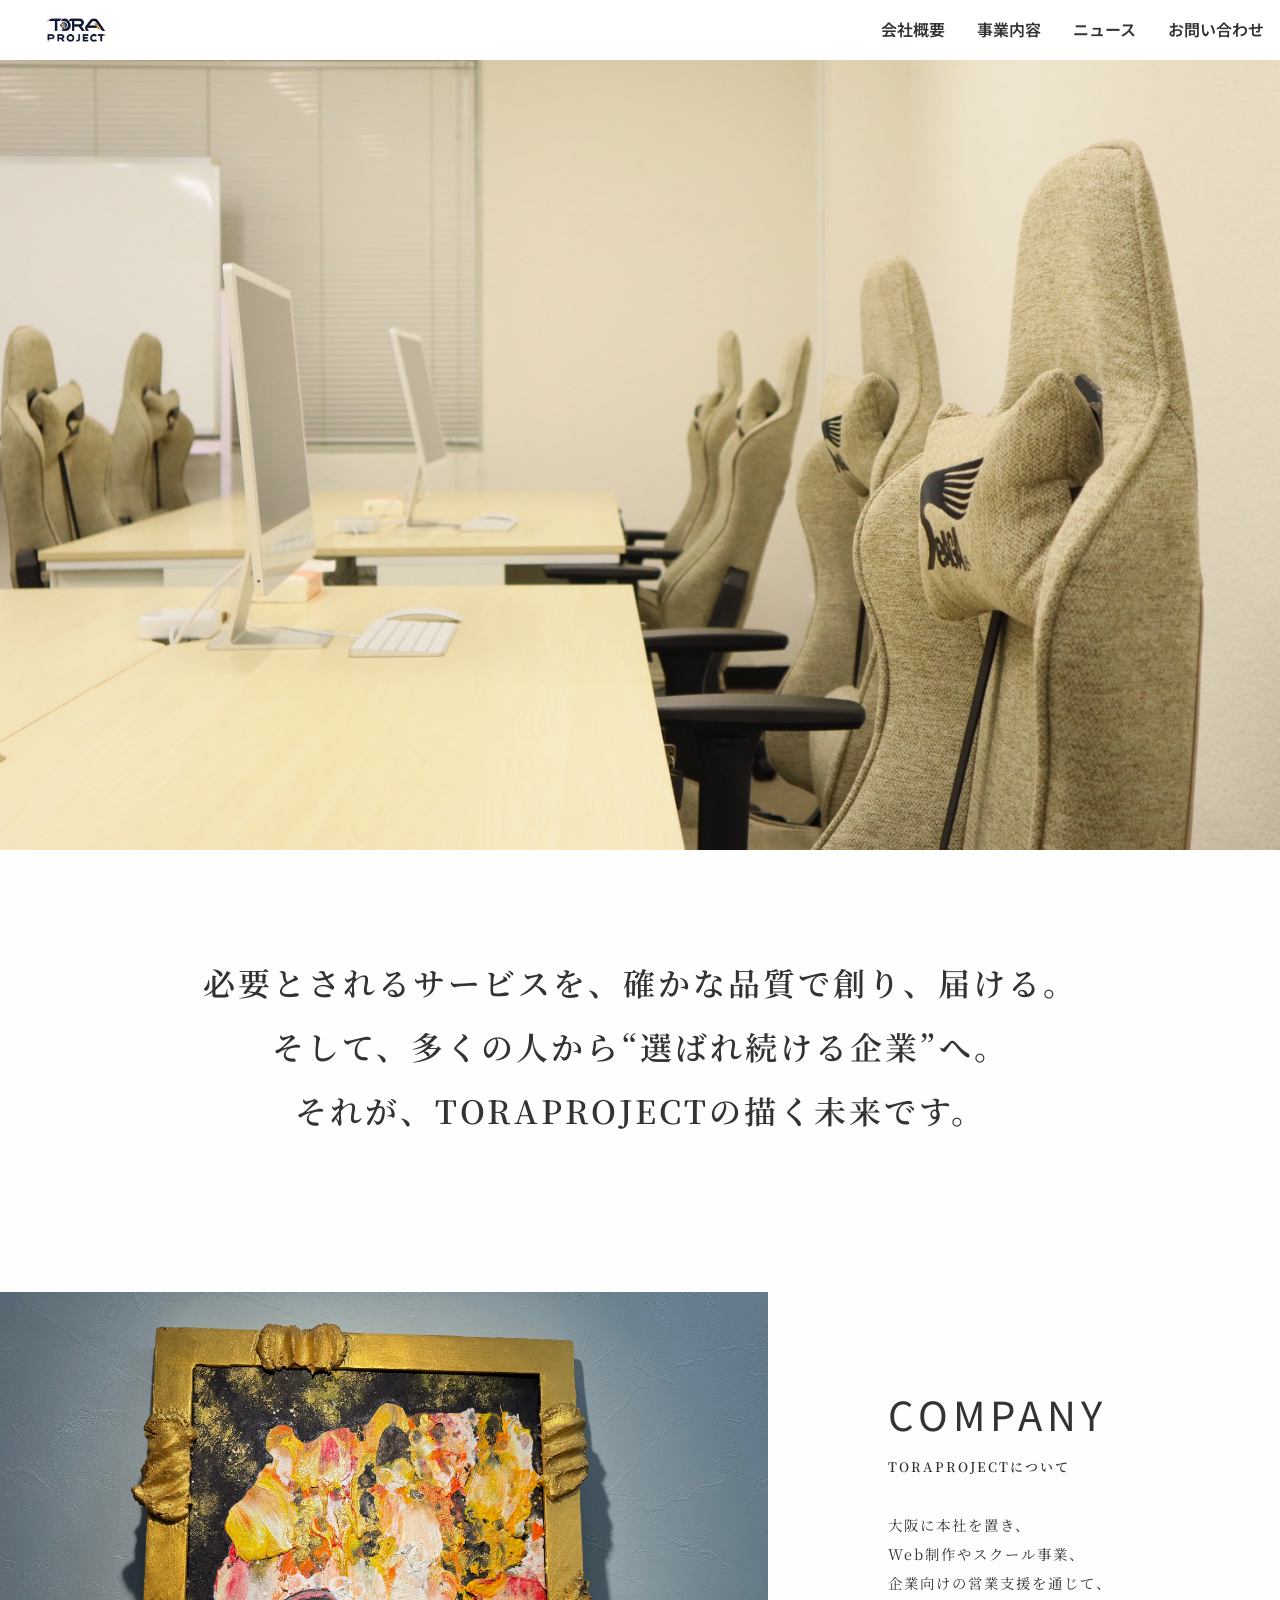
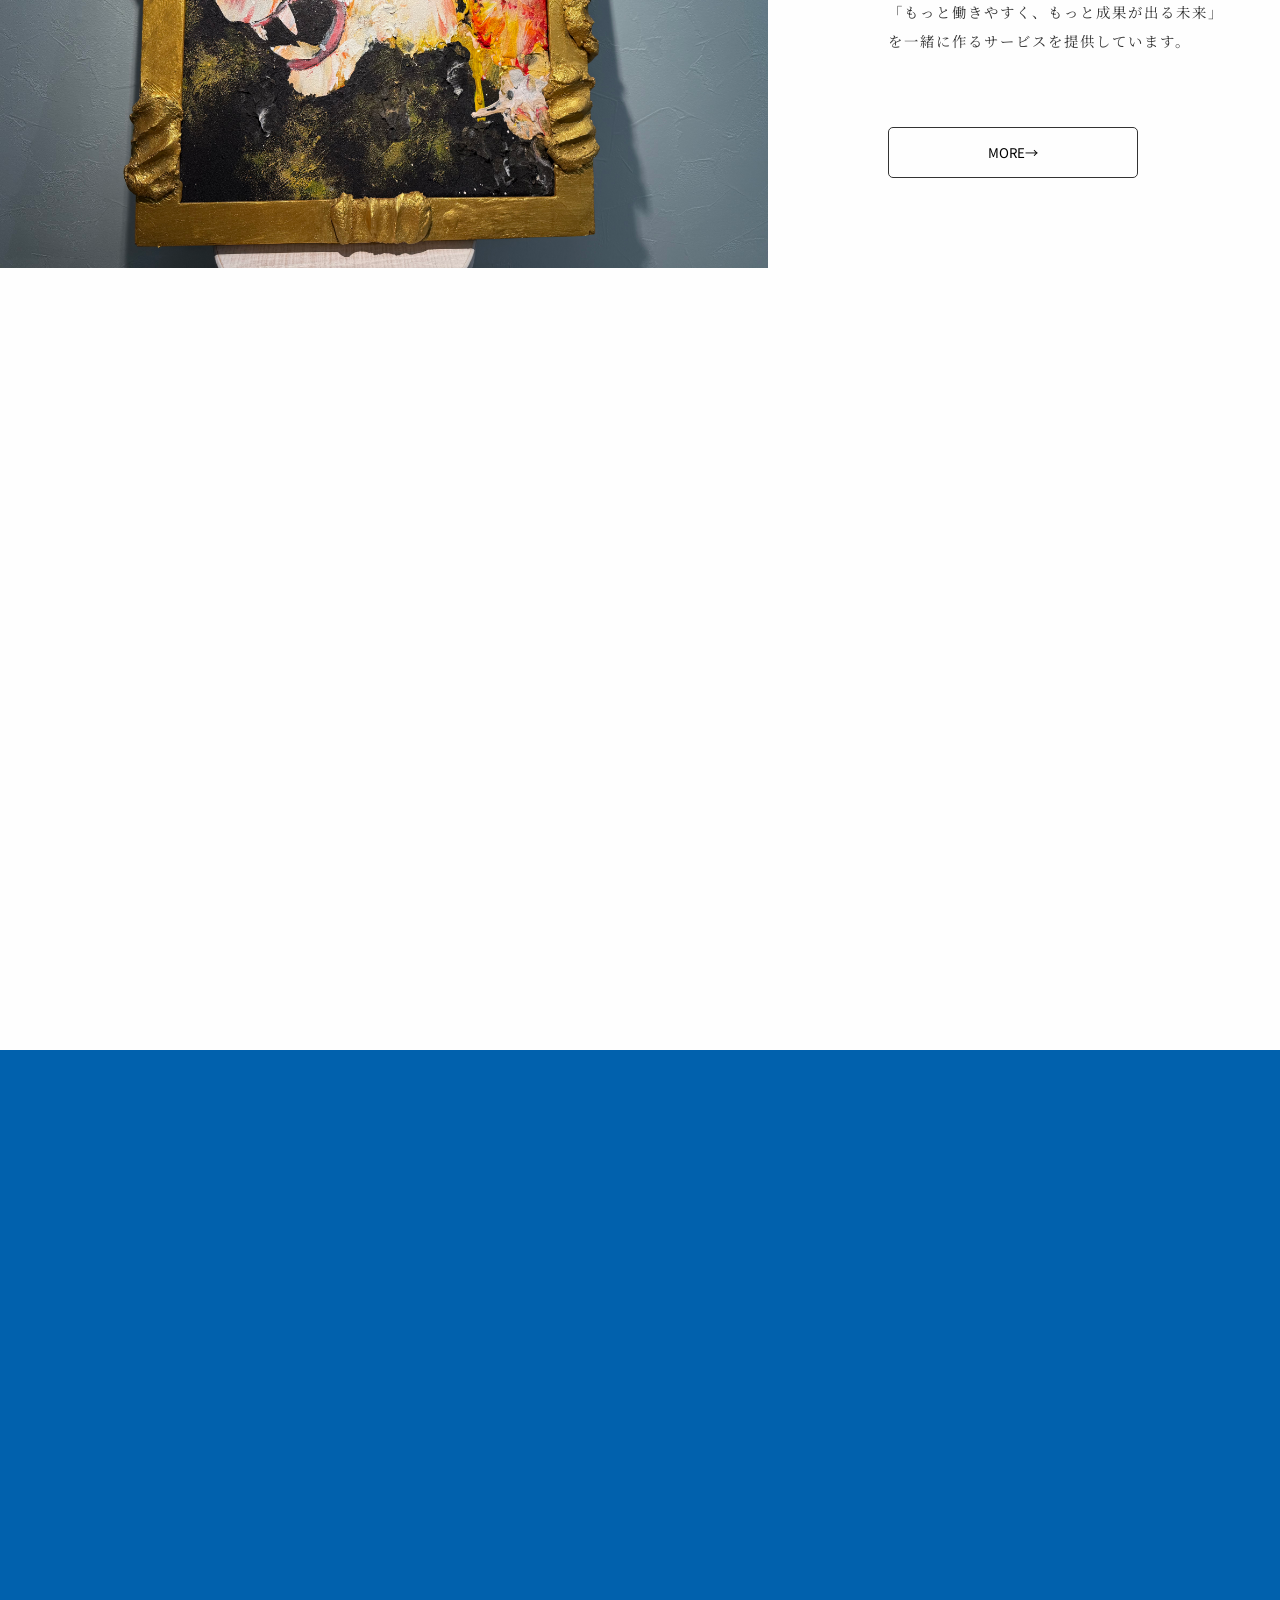
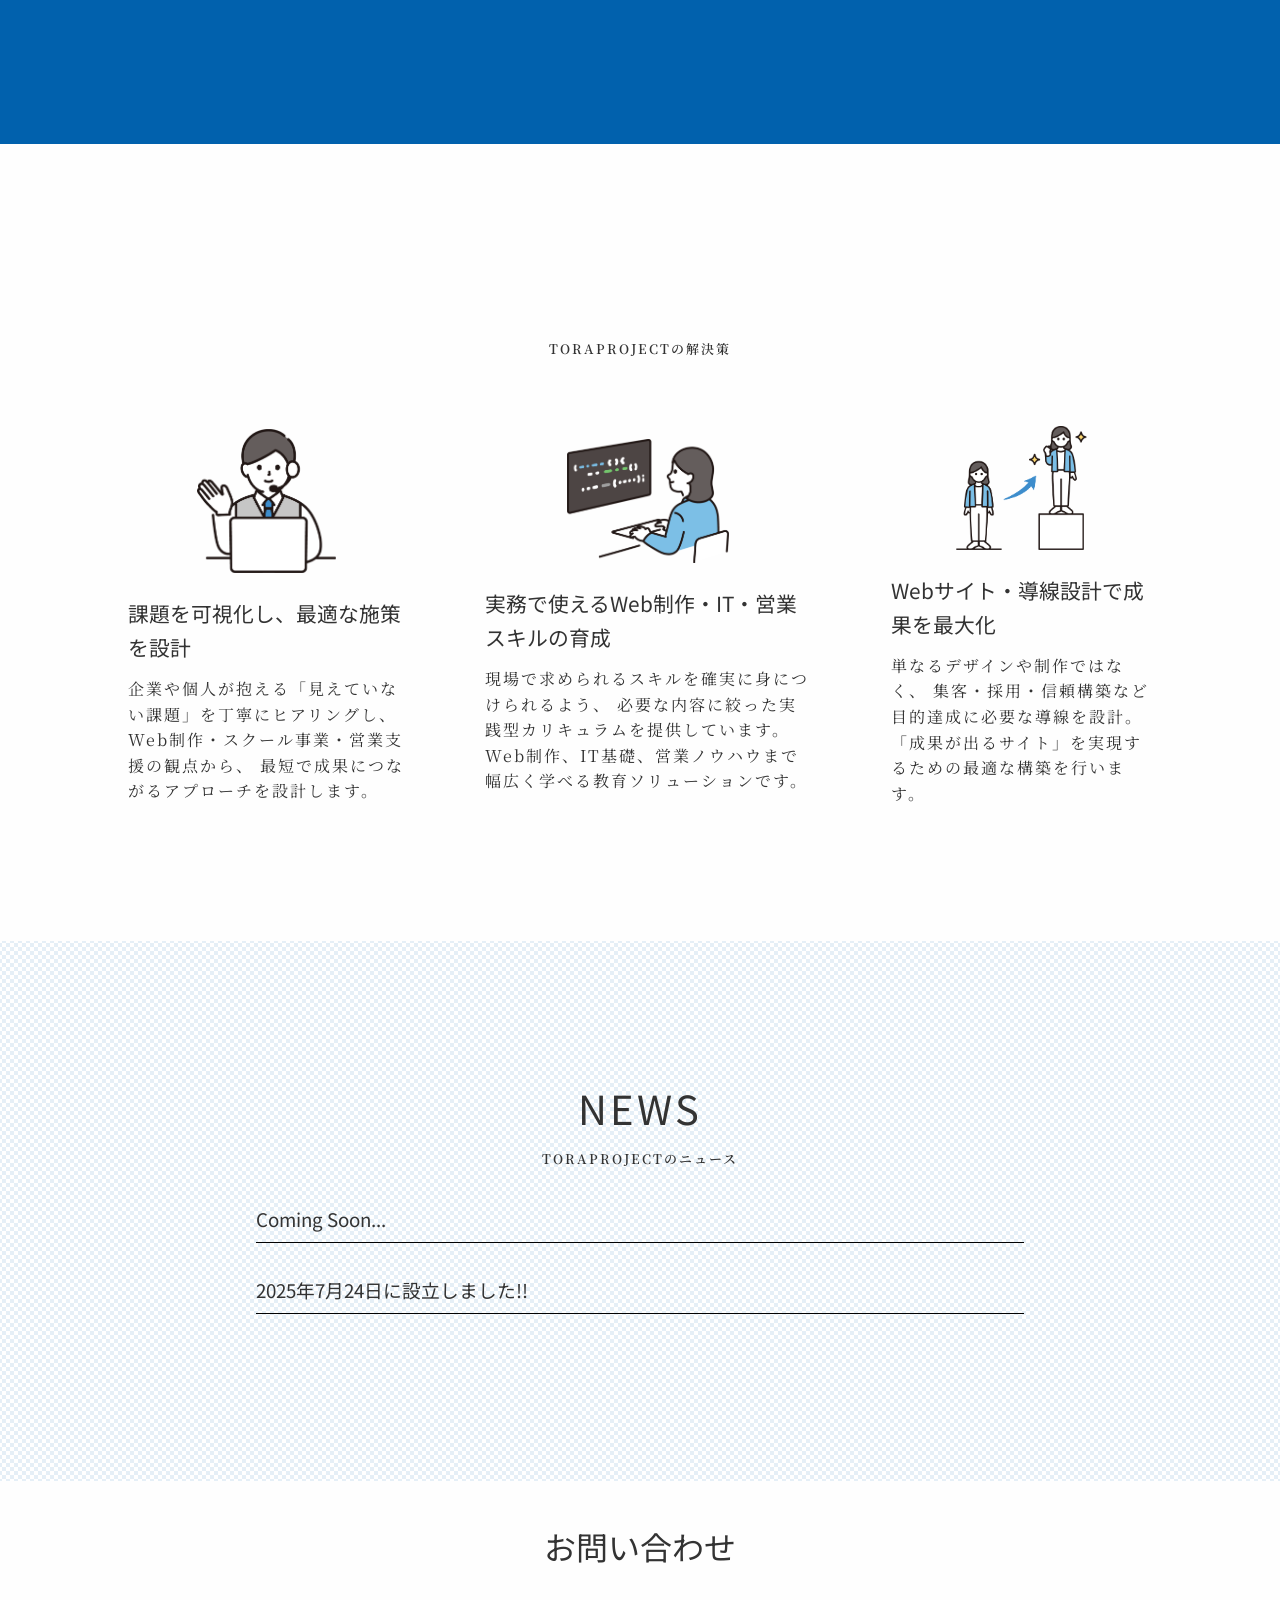
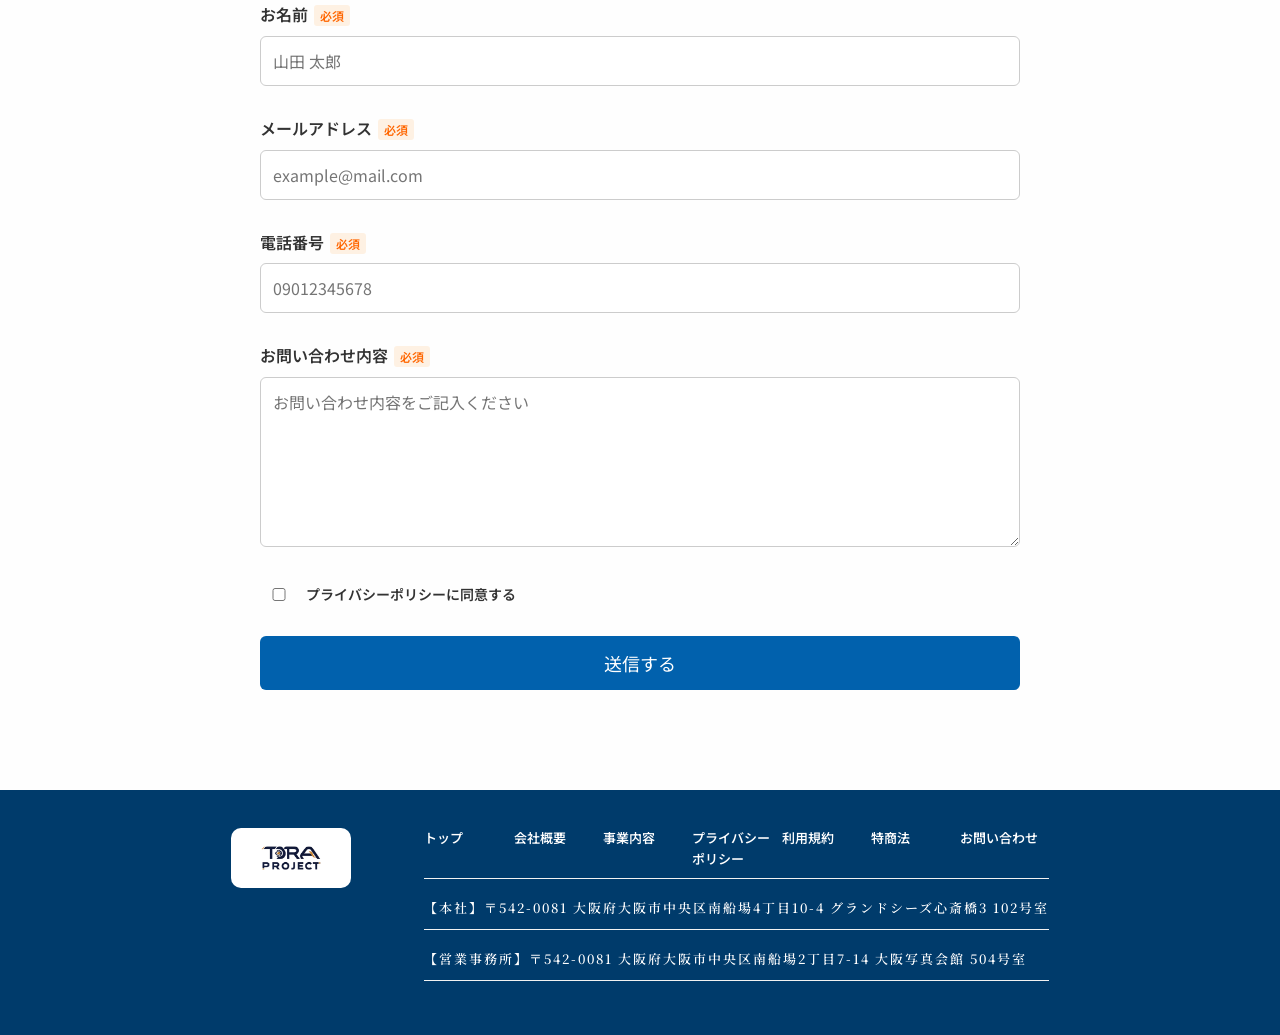
==== commit 671fee1e: "Add files via upload" ====
--- a/index.html
+++ b/index.html
@@ -74,7 +74,7 @@
 
       <h1>
         <a href="index.html" aria-label="TORAPROJECT株式会社 ホーム">
-          <img src="assets/img/hp_logo.png" alt="TORAPROJECT株式会社のロゴ">
+          <img src="assets/img/hp_logo.PNG" alt="TORAPROJECT株式会社のロゴ">
         </a>
       </h1>
 
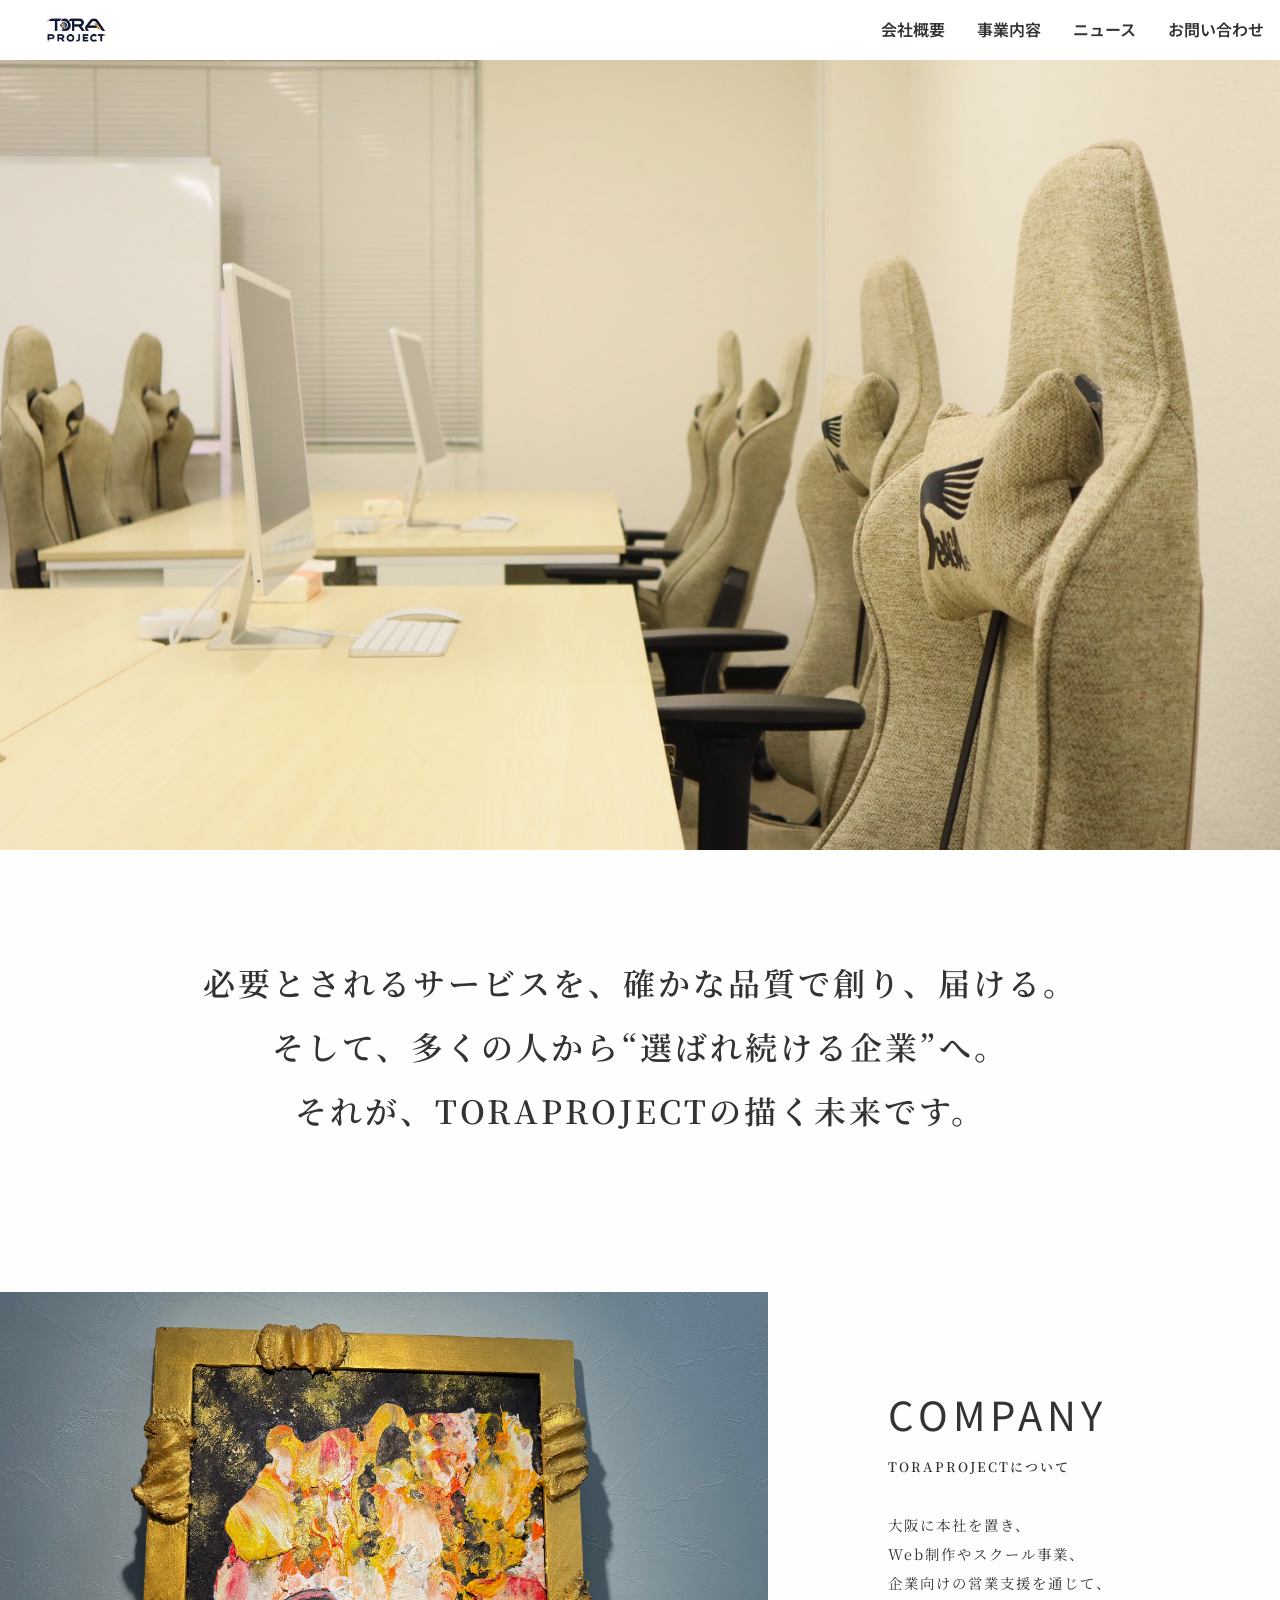
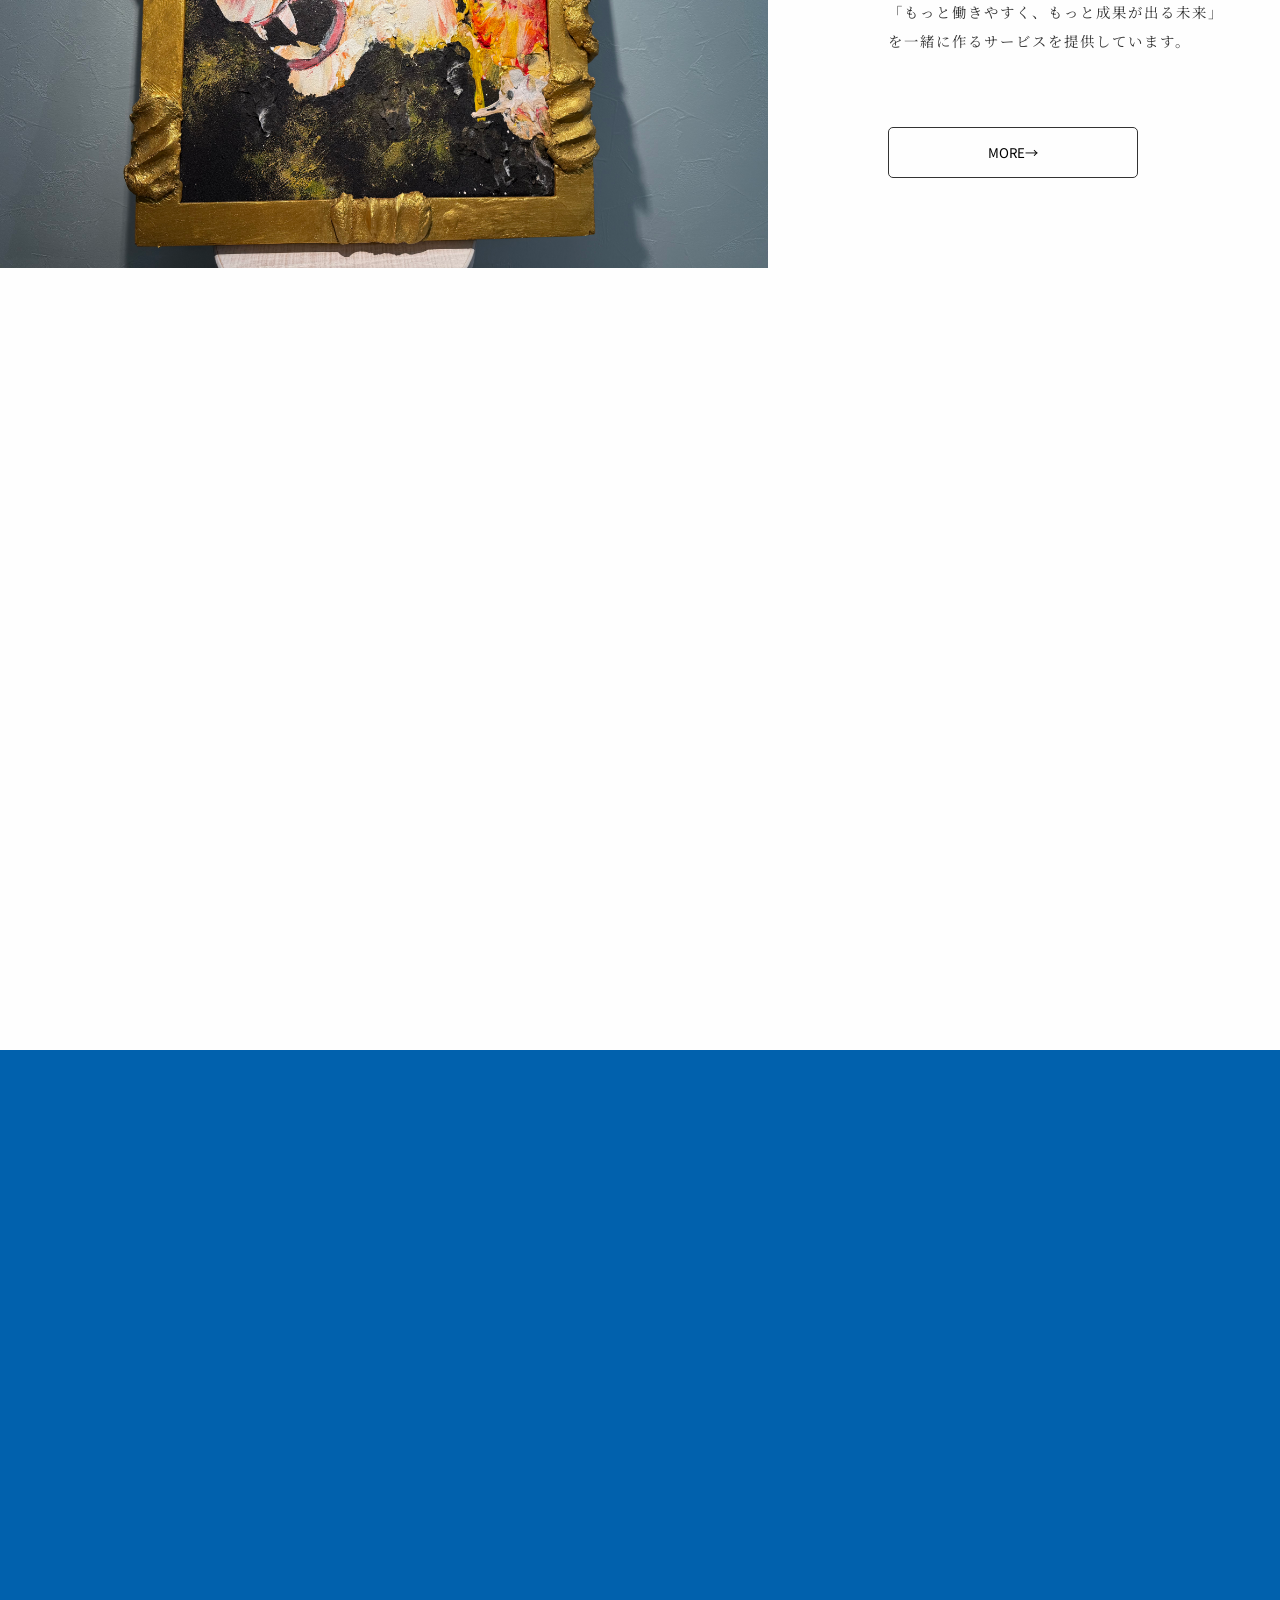
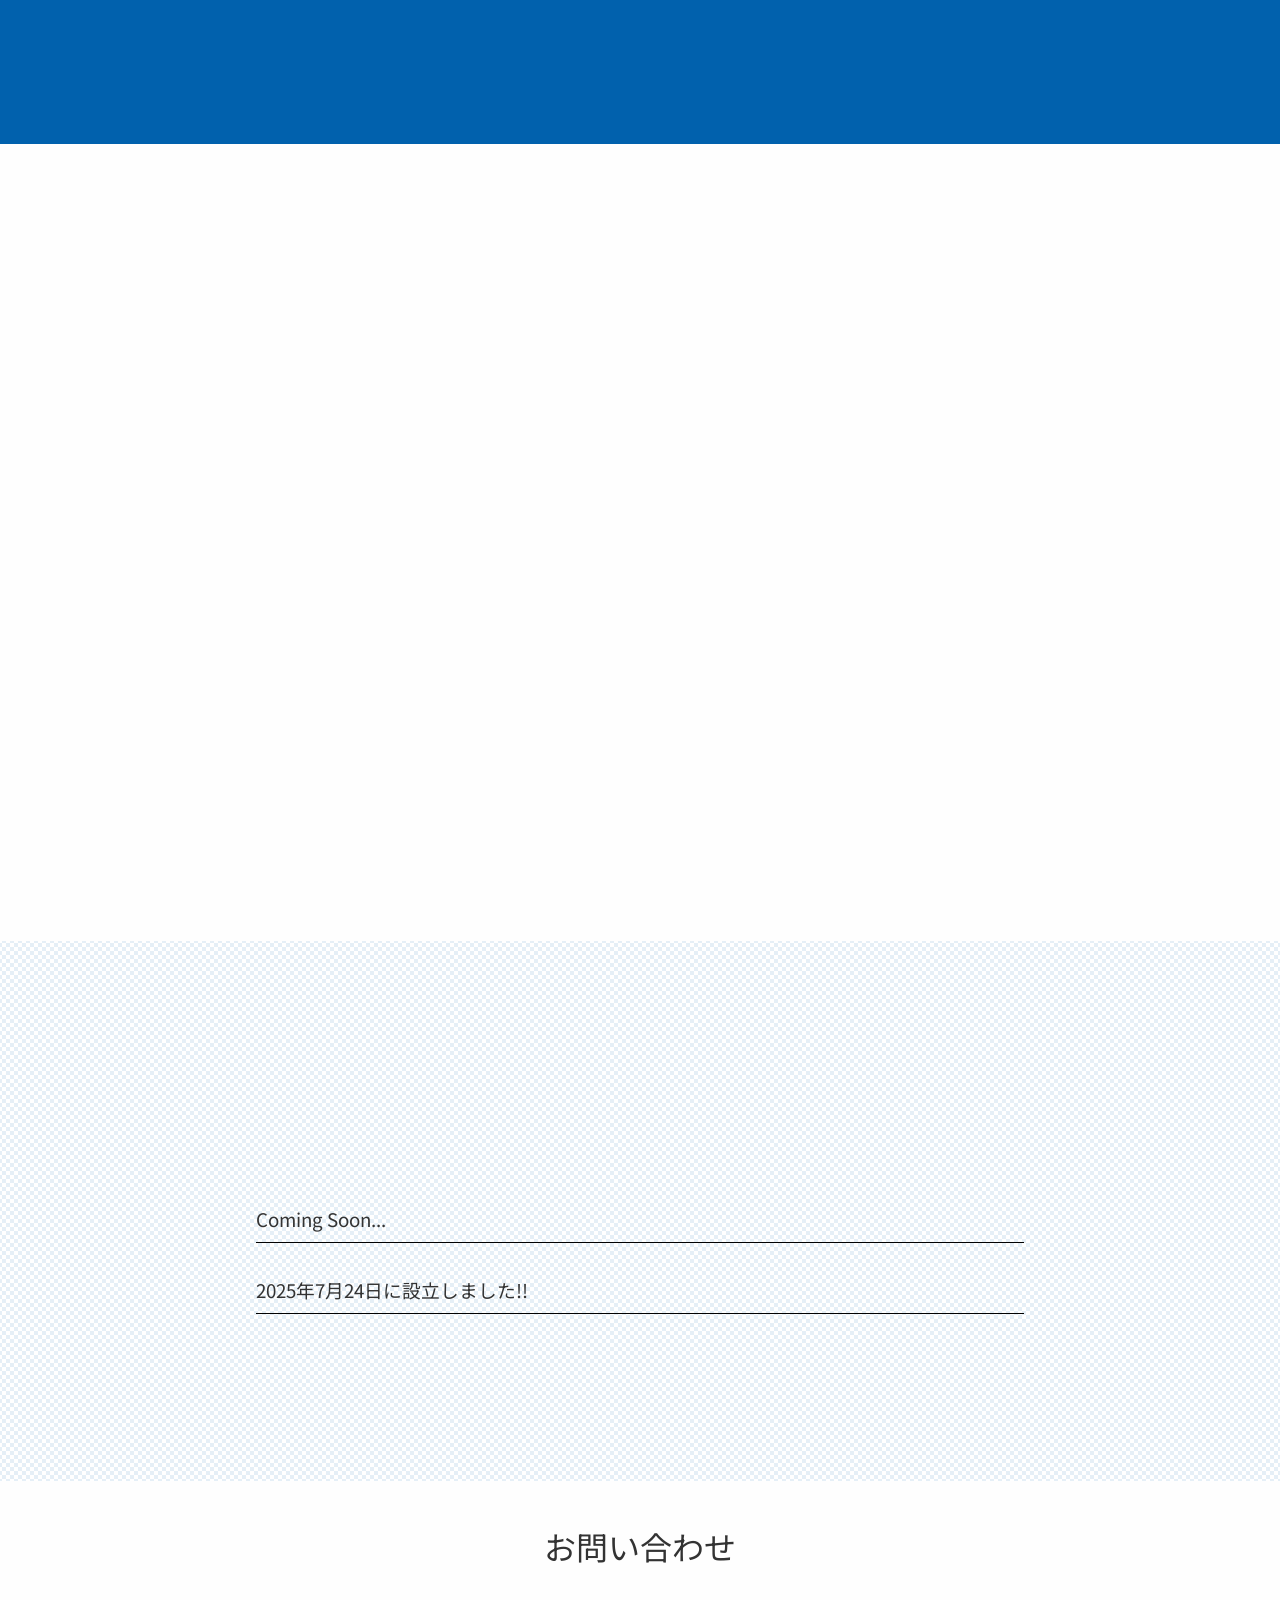
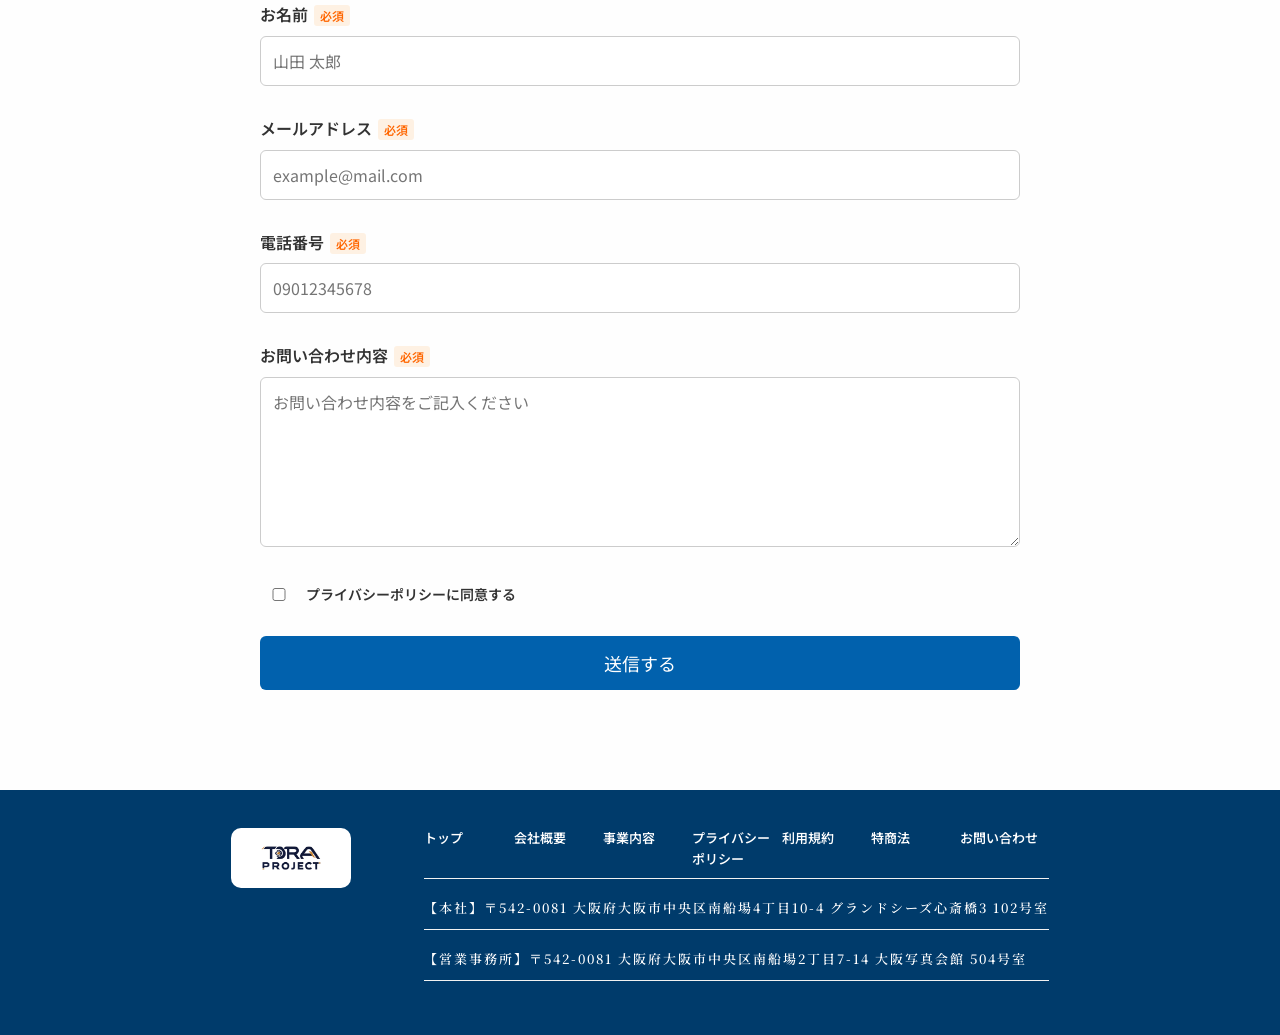
==== commit b970b381: "Add files via upload" ====
--- a/index.html
+++ b/index.html
@@ -269,7 +269,7 @@
 
         <!-- StaticForms 必須 -->
         <input type="hidden" name="apiKey" value="sf_j0071c7fmfah97k6cmf5gh57">
-        <input type="hidden" name="redirectTo" value="https://example.com/thanks.html">
+        <input type="hidden" name="redirectTo" value="https://www.toraproject.jp/thanks.html">
         <input type="hidden" name="subject" value="お問い合わせが届きました">
         <input type="hidden" name="honeypot" value="">
 
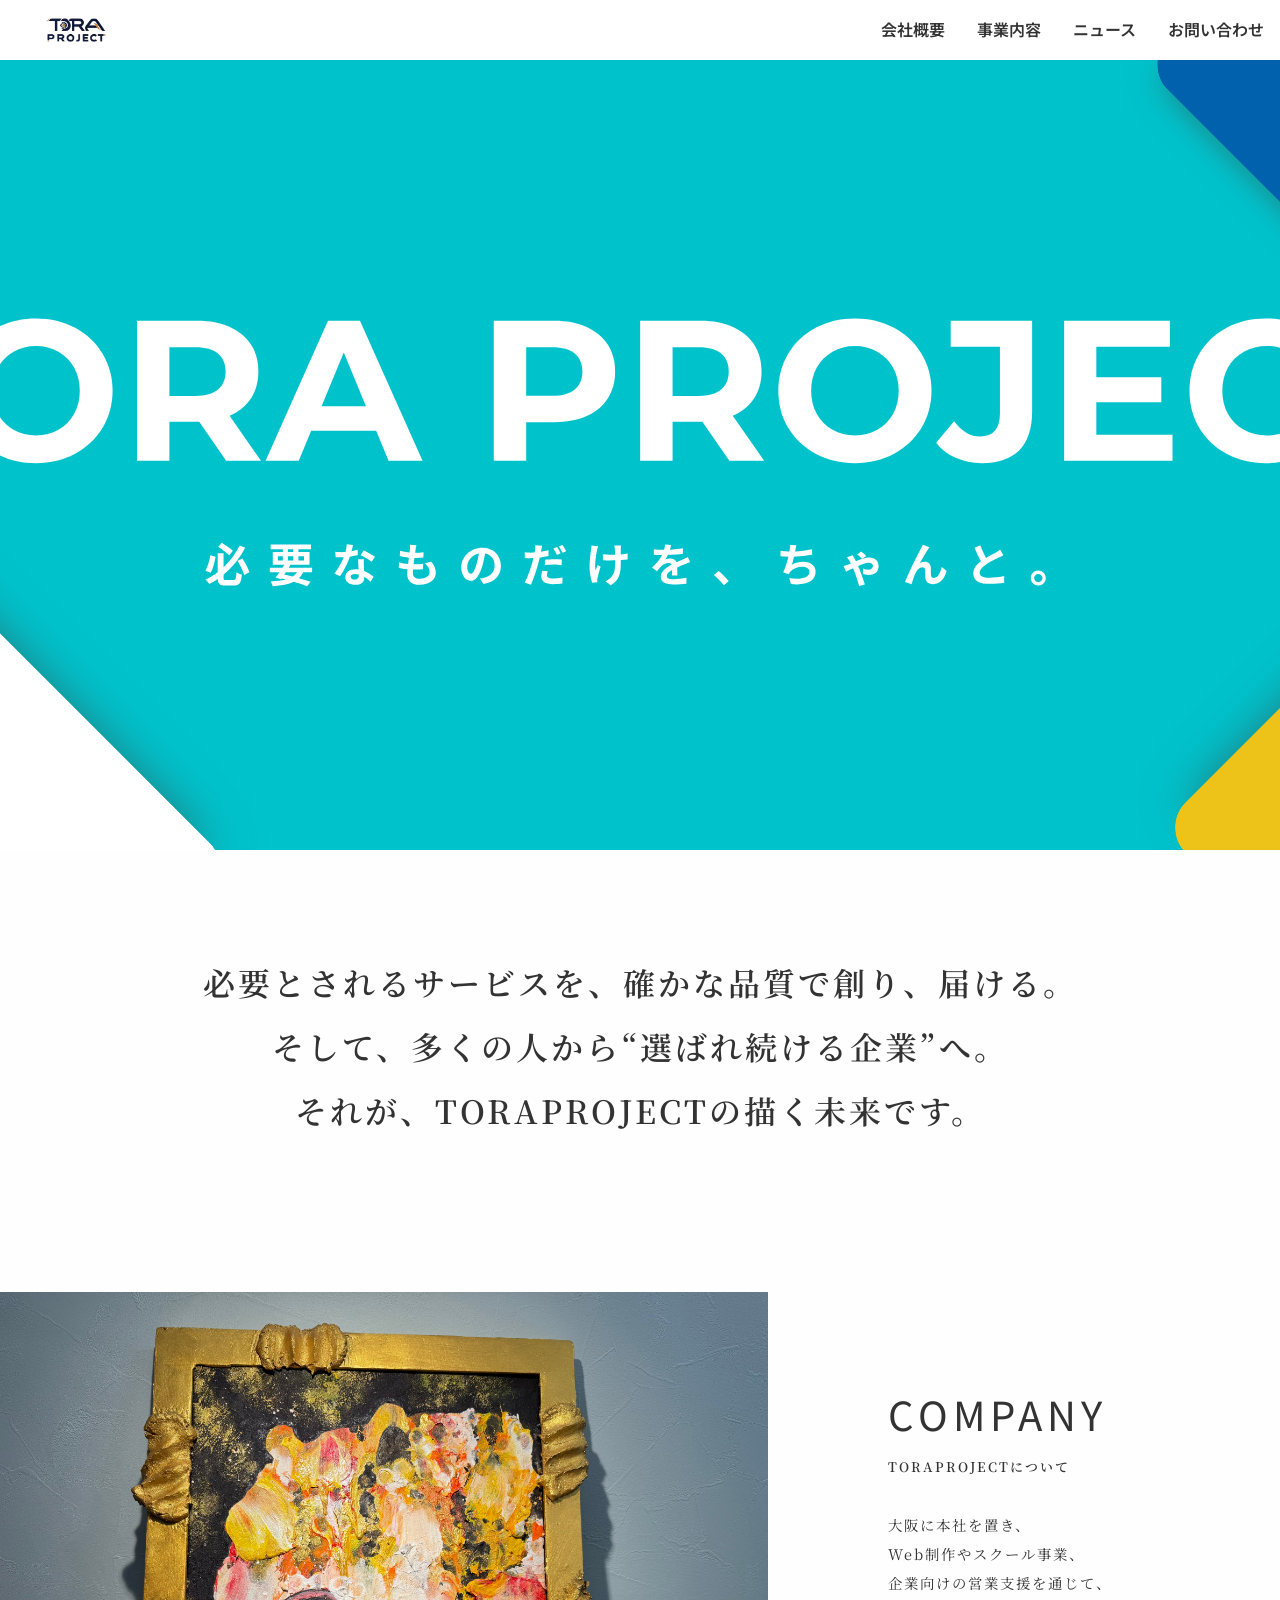
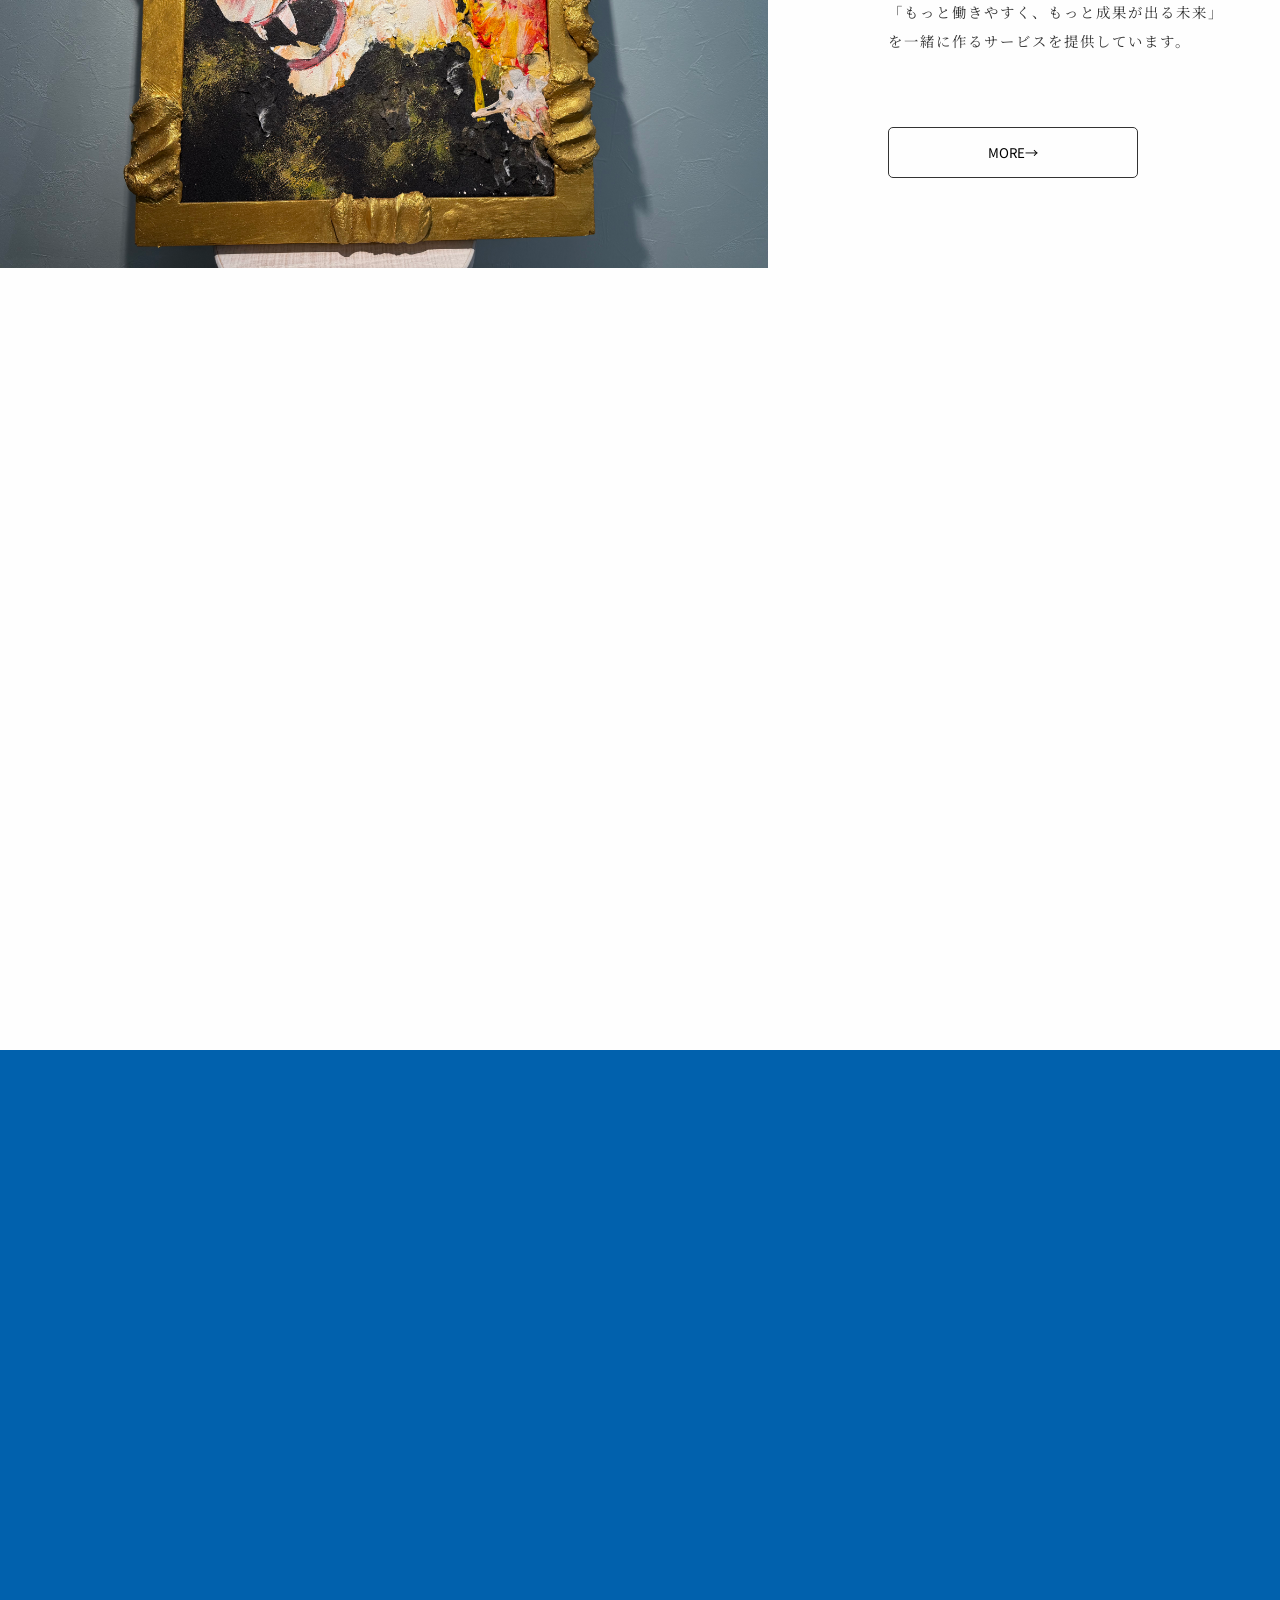
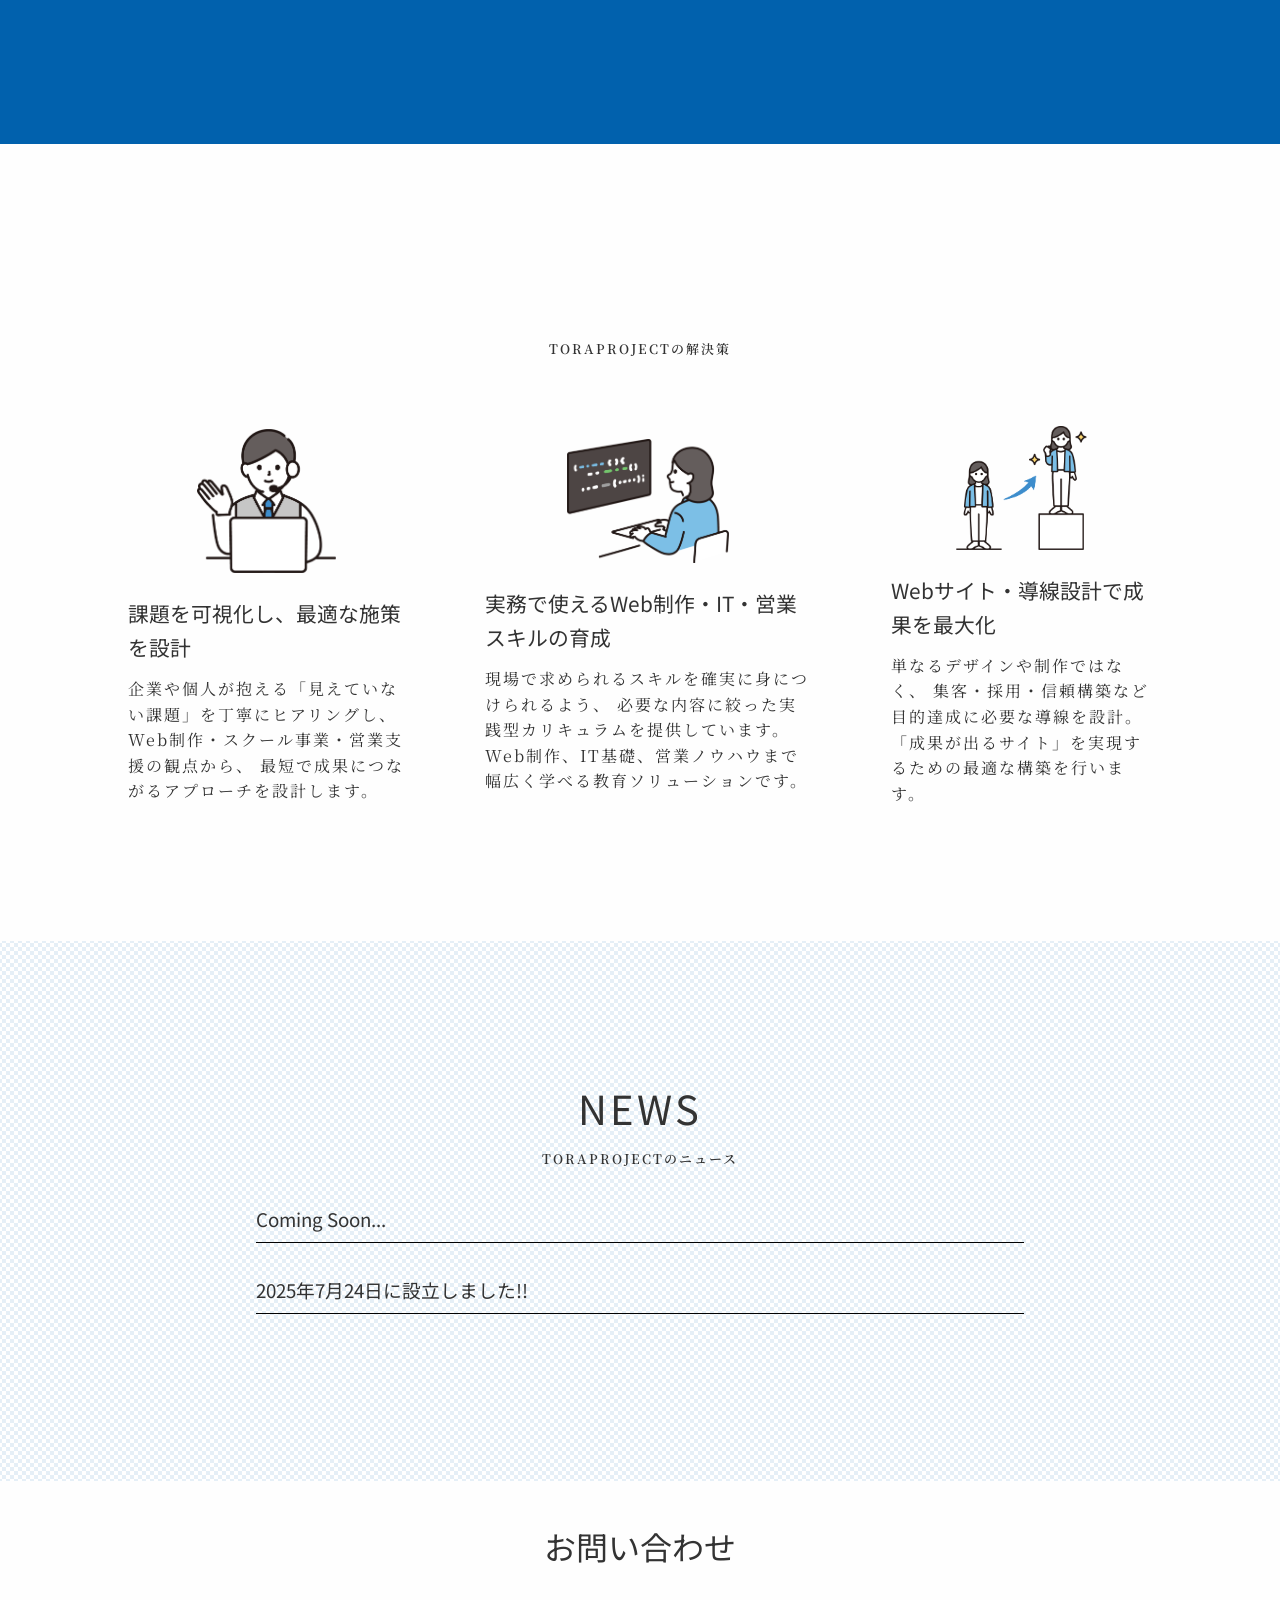
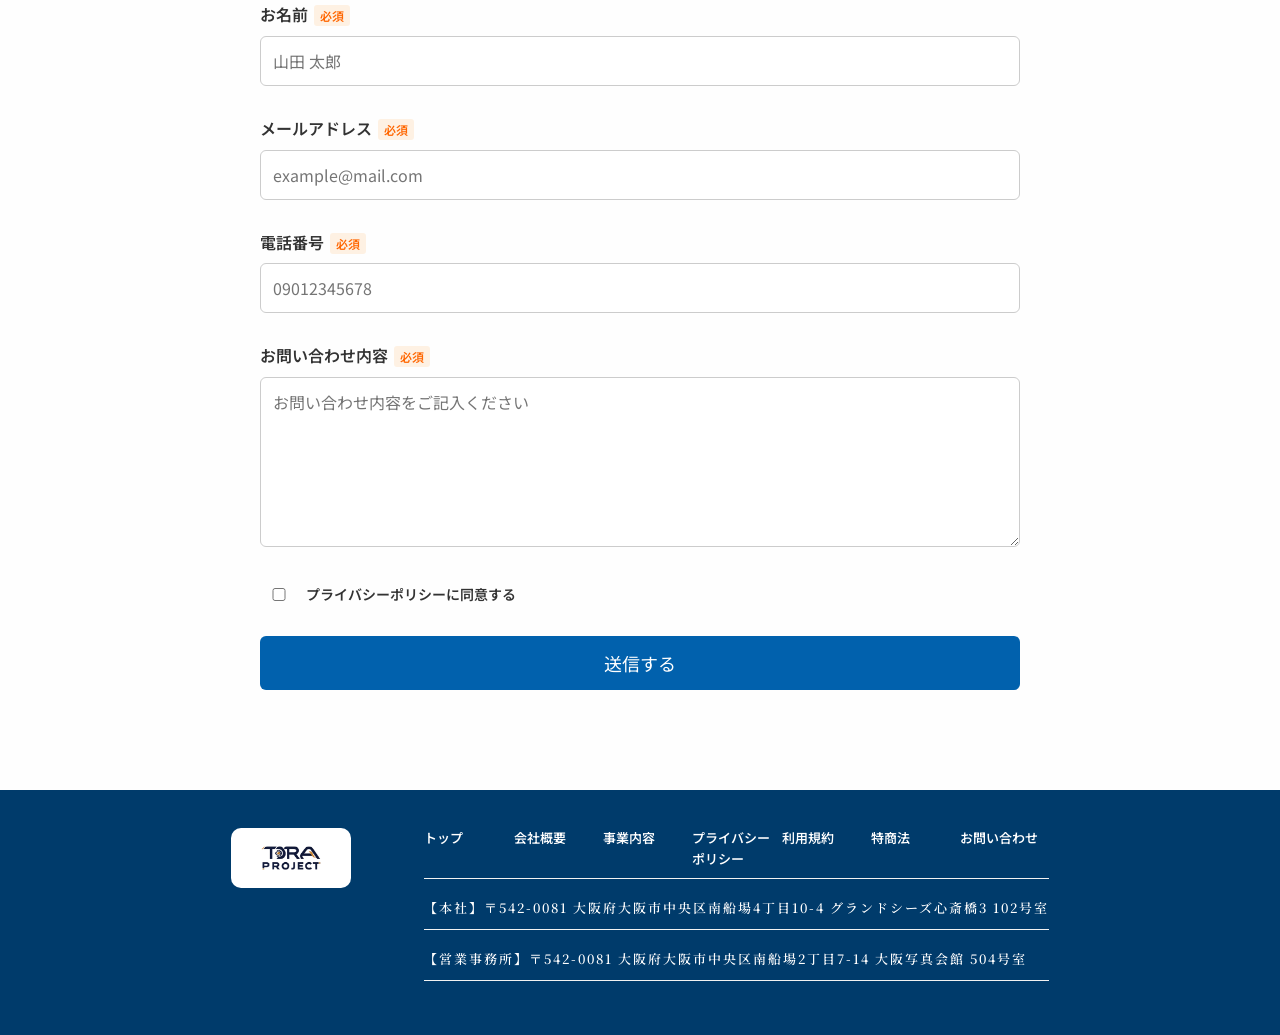
==== commit 950f468b: "Add files via upload" ====
--- a/index.html
+++ b/index.html
@@ -94,7 +94,7 @@
     <!----- ヒーローセクション ----->
     <section id="hero" class="hero" aria-label="TORAPROJECTのメインビジュアル">
       <div class="hero-image">
-        <img src="assets/img/pc-hero_bg.jpg" alt="TORAPROJECTのWeb制作・スクール・法人向けサービスのイメージ">
+        <img src="assets/img/bg.svg" alt="TORAPROJECTのWeb制作・スクール・法人向けサービスのイメージ">
       </div>
       <div class="hero-text">
         <p class="animate">
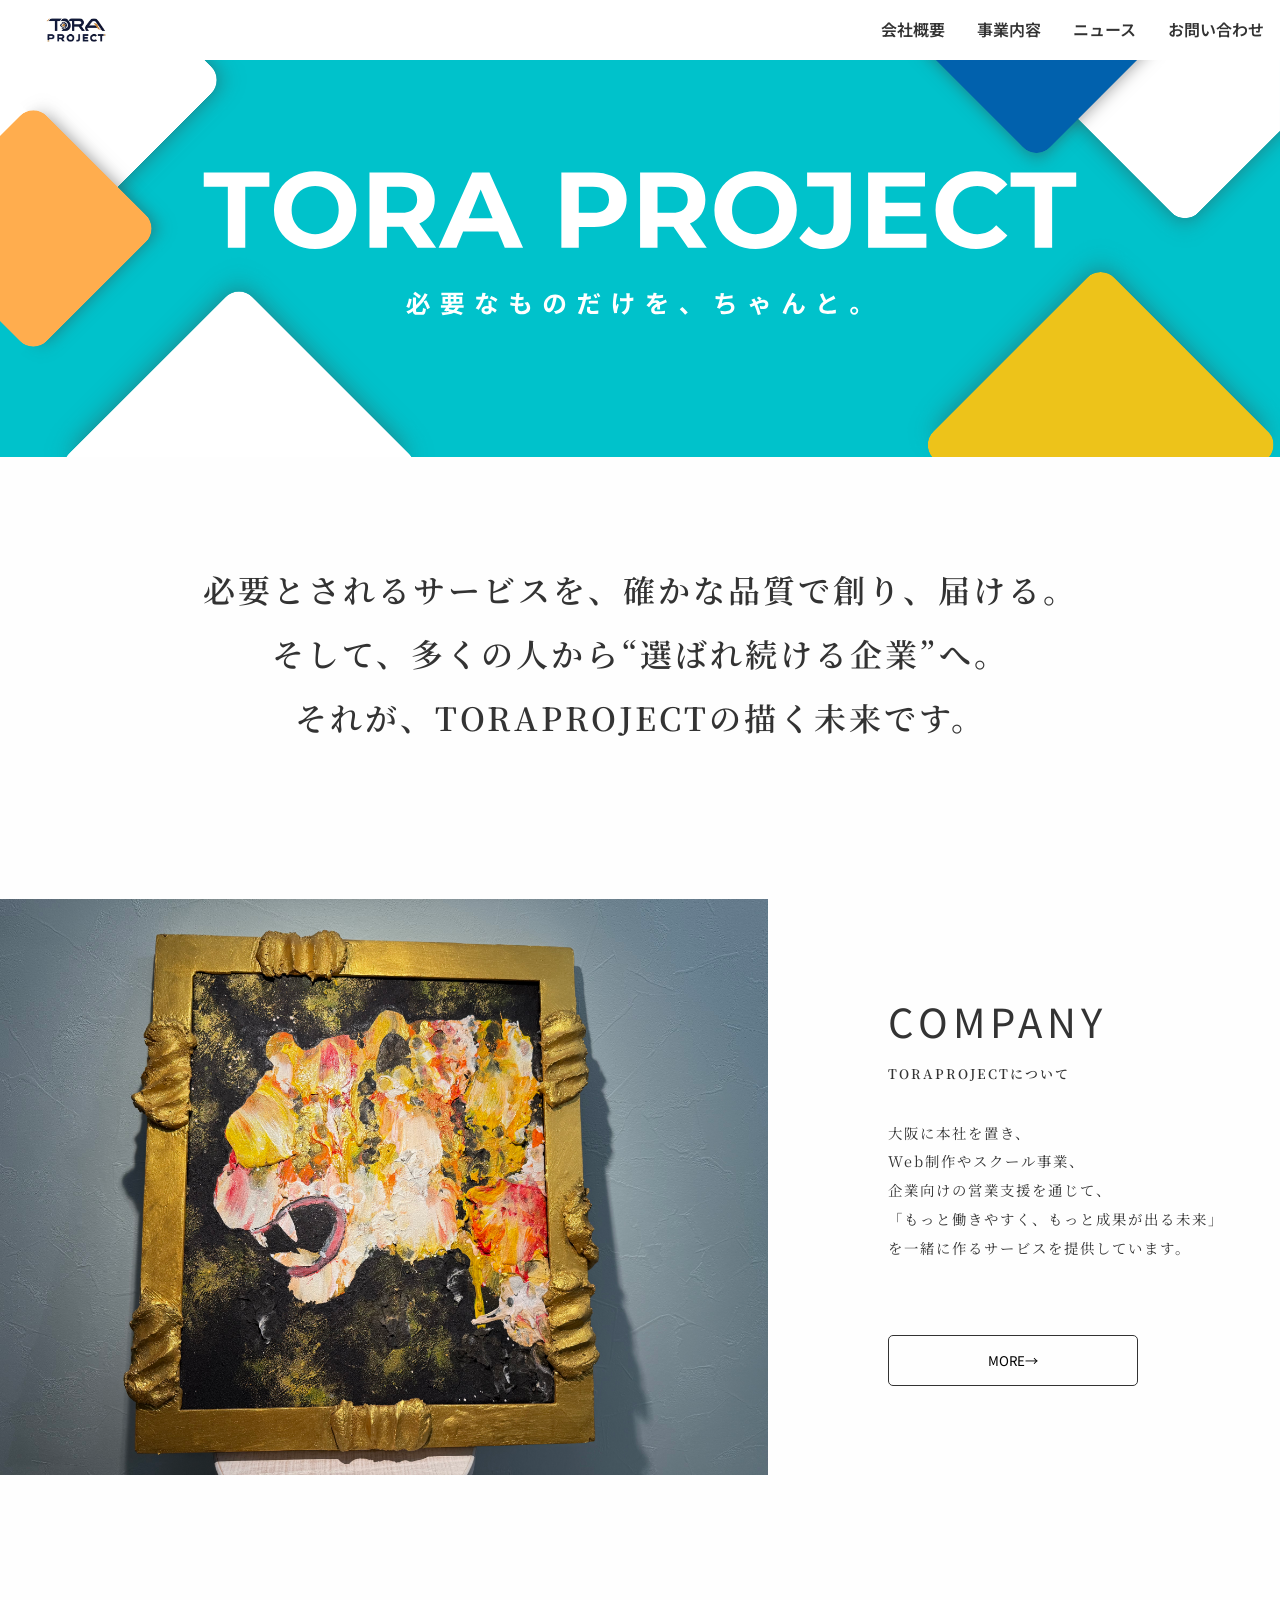
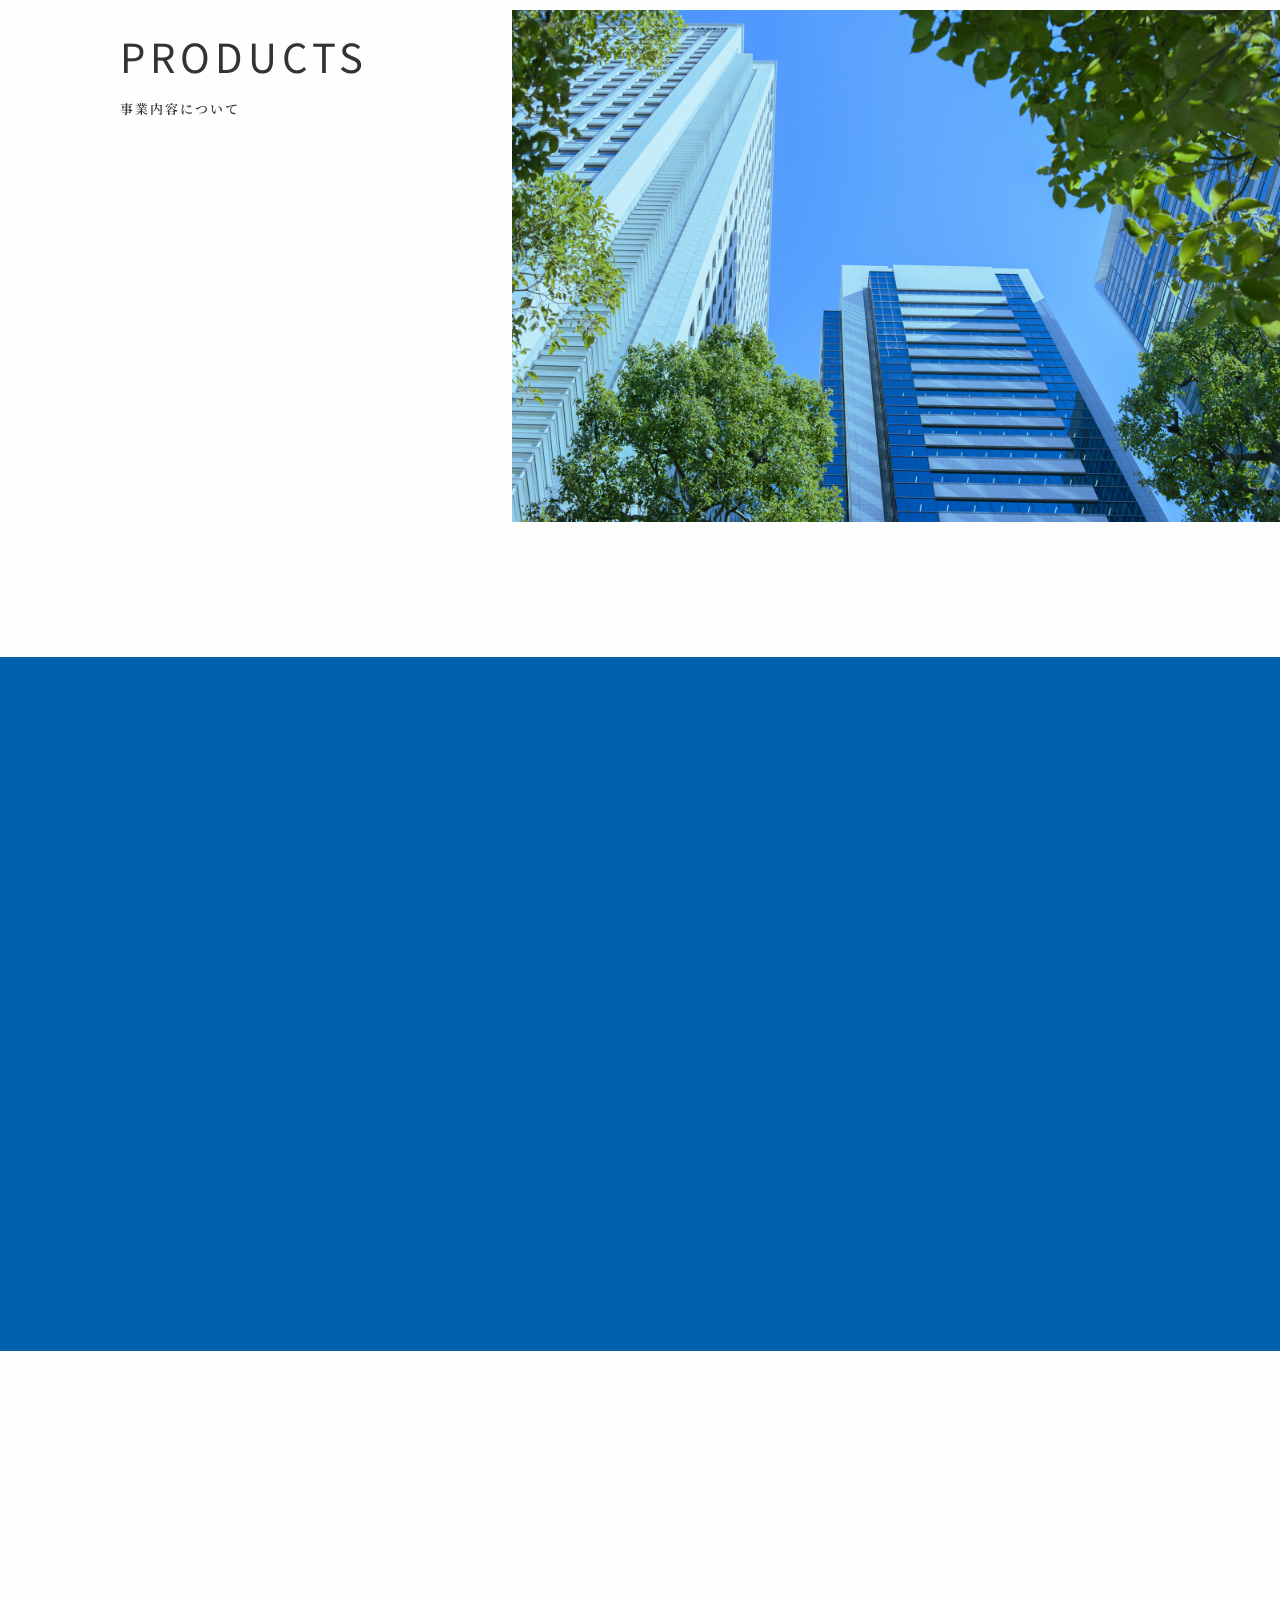
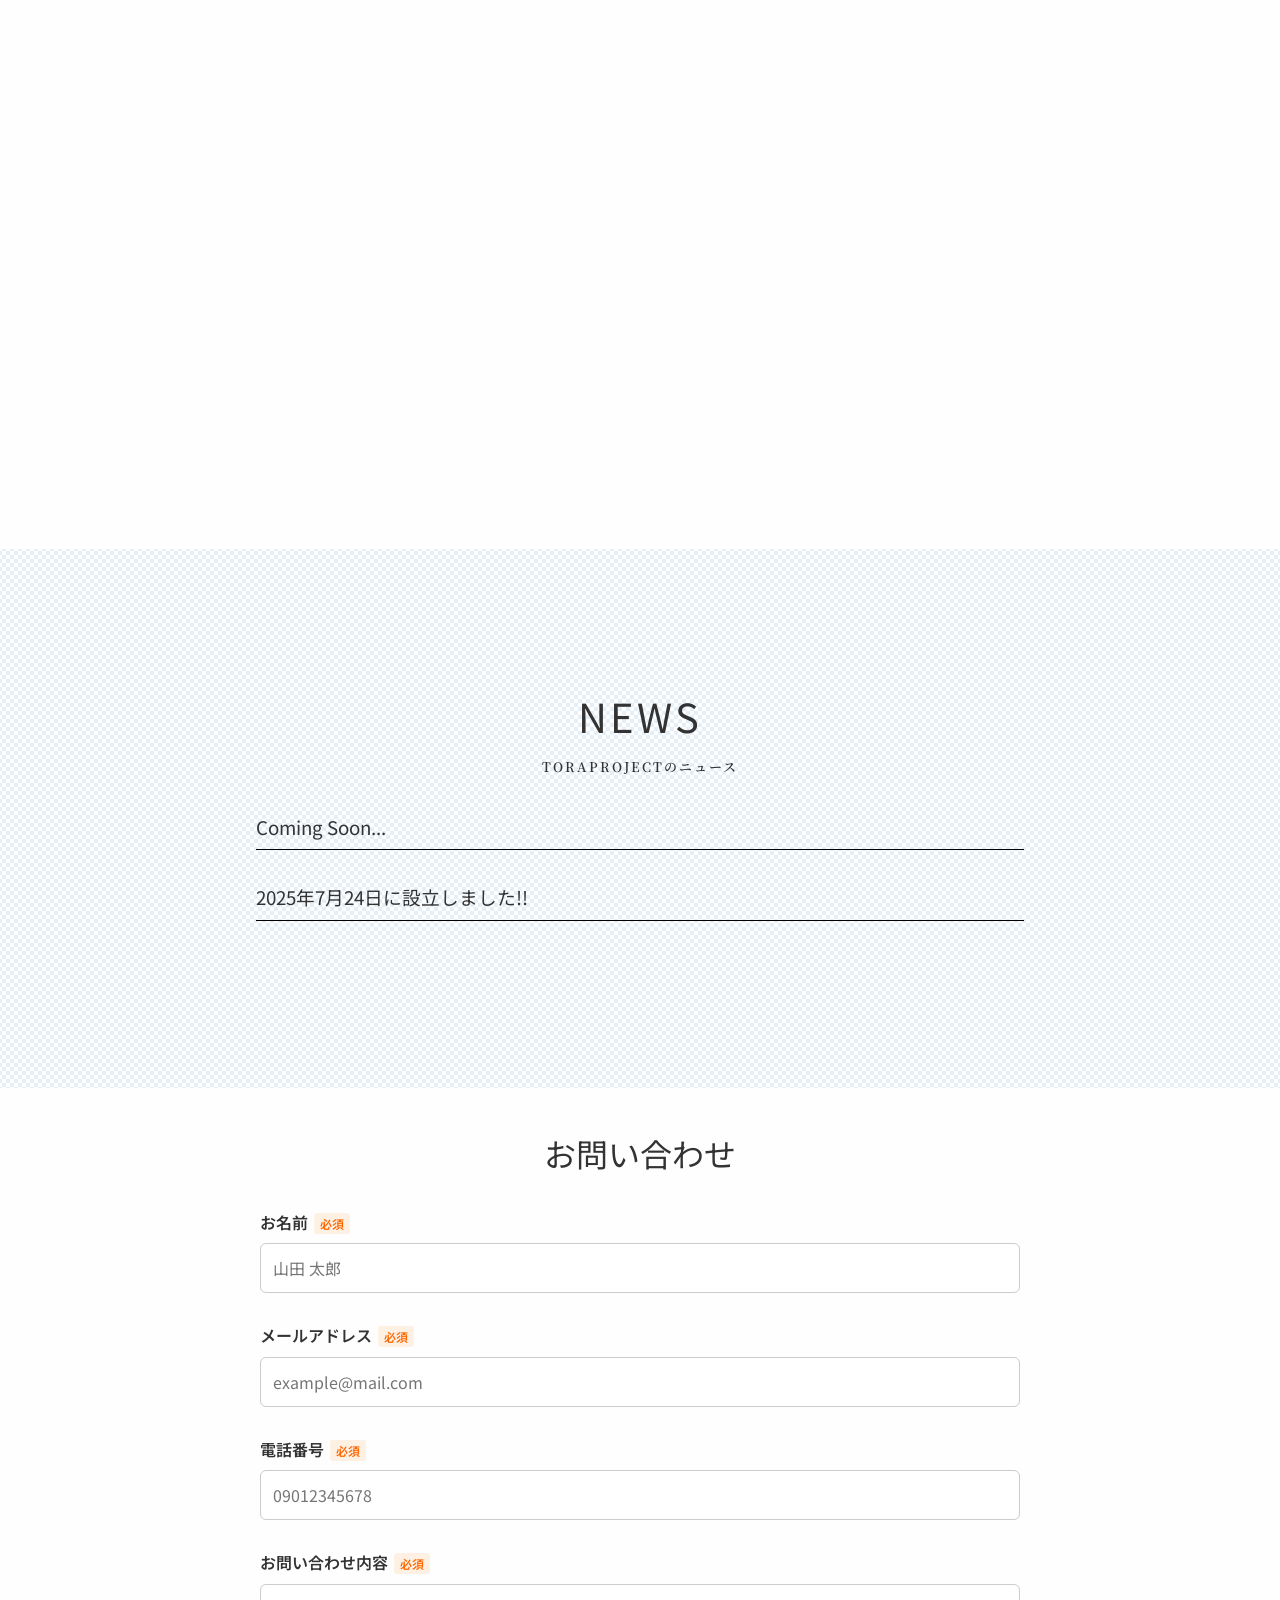
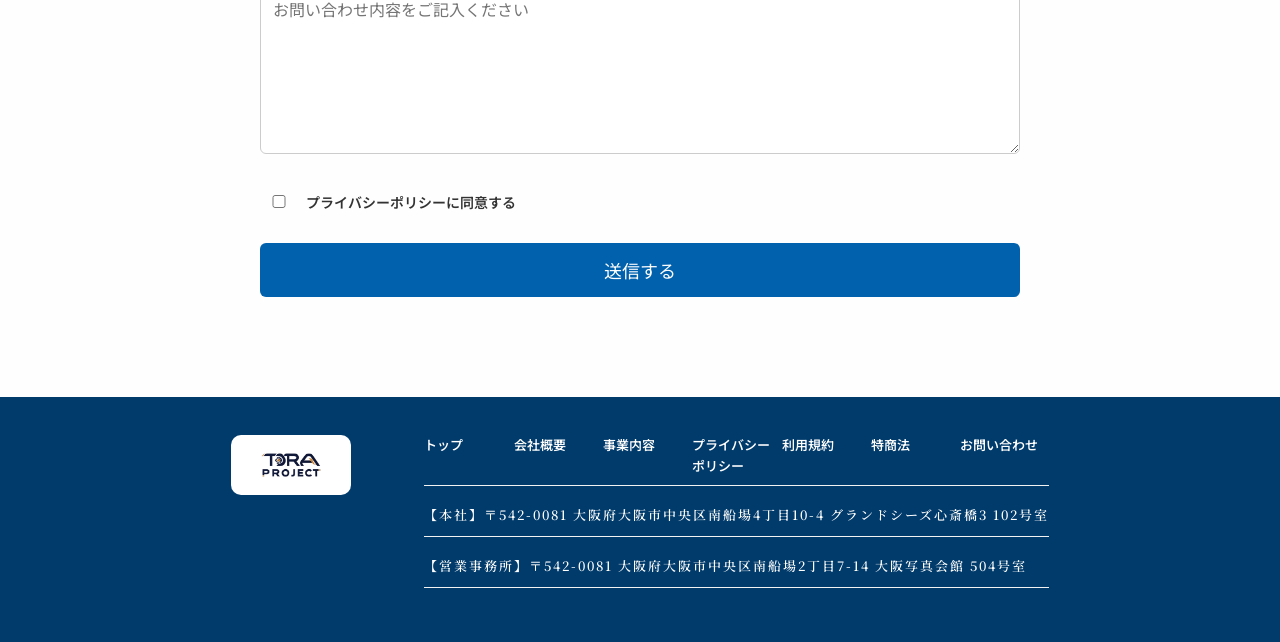
==== commit e522c401: "Add files via upload" ====
--- a/index.html
+++ b/index.html
@@ -94,7 +94,11 @@
     <!----- ヒーローセクション ----->
     <section id="hero" class="hero" aria-label="TORAPROJECTのメインビジュアル">
       <div class="hero-image">
-        <img src="assets/img/bg.svg" alt="TORAPROJECTのWeb制作・スクール・法人向けサービスのイメージ">
+        <picture>
+          <source media="(max-width: 768px)" srcset="assets/img/sp-bg.svg">
+          <img src="assets/img/bg.svg" alt="TORAPROJECTのWeb制作・スクール・法人向けサービスのイメージ">
+        </picture>
+
       </div>
       <div class="hero-text">
         <p class="animate">
--- a/assets/css/style.css
+++ b/assets/css/style.css
@@ -15,7 +15,6 @@
 
 #hero img {
   width: 100%;
-  height: calc(100vh - 50px);
   object-fit: cover;
 }
 
@@ -79,7 +78,6 @@
     padding-bottom: 32px;
   }
 
-  #hero img,
   #subhero img {
     height: calc(80vh - 50px);
     object-fit: cover;
